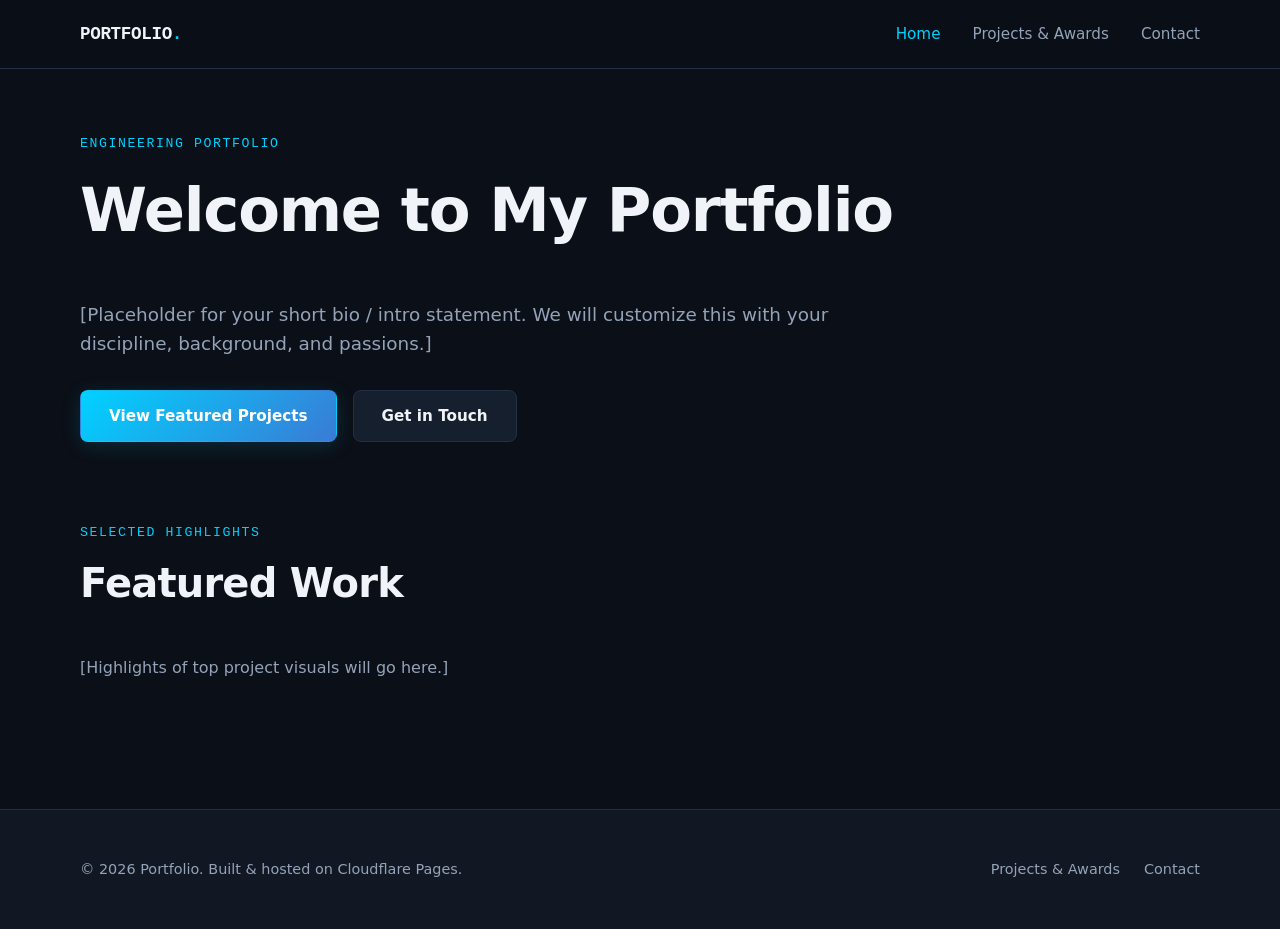
==== index.html @ 0234f09e "hello!" ====
<!DOCTYPE html>
<html lang="en">
<head>
  <meta charset="UTF-8">
  <meta name="viewport" content="width=device-width, initial-scale=1.0">
  <title>Home | Personal Engineering Portfolio</title>
  <meta name="description" content="Personal portfolio showcasing engineering projects, skills, and background.">
  
  <!-- Open Graph / Social Media Preview -->
  <meta property="og:title" content="Personal Engineering Portfolio">
  <meta property="og:description" content="Personal portfolio showcasing engineering projects, skills, and background.">
  <meta property="og:image" content="/images/og-preview.jpg">
  <meta property="og:type" content="website">

  <link rel="icon" href="/favicon.ico">
  <link rel="stylesheet" href="/css/style.css">
</head>
<body>

  <!-- Accessible Skip to Content Link -->
  <a href="#main-content" class="skip-link">Skip to main content</a>

  <!-- Global Header -->
  <header class="site-header">
    <div class="container header-inner">
      <a href="/" class="logo">PORTFOLIO<span>.</span></a>
      <nav aria-label="Main Navigation">
        <ul class="nav-links">
          <li><a href="/" class="active">Home</a></li>
          <li><a href="/projects.html">Projects & Awards</a></li>
          <li><a href="/contact.html">Contact</a></li>
        </ul>
      </nav>
    </div>
  </header>

  <!-- Main Content Area -->
  <main id="main-content" class="container">
    
    <!-- Hero & Short About Section -->
    <section class="hero-section" style="padding-block: 4rem 2rem;">
      <div class="section-header">
        <span class="section-tag">Engineering Portfolio</span>
        <h1 class="section-title" style="font-size: clamp(2.5rem, 5vw, 3.8rem);">Welcome to My Portfolio</h1>
      </div>
      <p style="color: var(--text-muted); font-size: 1.15rem; max-width: 65ch; margin-bottom: 2rem;">
        [Placeholder for your short bio / intro statement. We will customize this with your discipline, background, and passions.]
      </p>
      <div style="display: flex; gap: 1rem; flex-wrap: wrap;">
        <a href="/projects.html" class="btn btn-primary">View Featured Projects</a>
        <a href="/contact.html" class="btn btn-secondary">Get in Touch</a>
      </div>
    </section>

    <!-- Highlight Projects Preview Section -->
    <section style="padding-block: 3rem;">
      <div class="section-header">
        <span class="section-tag">Selected Highlights</span>
        <h2 class="section-title">Featured Work</h2>
      </div>
      <p style="color: var(--text-muted);">
        [Highlights of top project visuals will go here.]
      </p>
    </section>

  </main>

  <!-- Global Footer -->
  <footer class="site-footer">
    <div class="container footer-inner">
      <p>&copy; 2026 Portfolio. Built & hosted on Cloudflare Pages.</p>
      <nav aria-label="Footer Navigation">
        <ul style="display: flex; gap: 1.5rem;">
          <li><a href="/projects.html">Projects & Awards</a></li>
          <li><a href="/contact.html">Contact</a></li>
        </ul>
      </nav>
    </div>
  </footer>

  <script src="/js/main.js"></script>
</body>
</html>
---- css/style.css ----
/* ==========================================================================
   PORTFOLIO DESIGN SYSTEM & STYLESHEET
   ========================================================================== */

/* --------------------------------------------------------------------------
   1. Design Tokens (CSS Custom Properties)
   -------------------------------------------------------------------------- */
:root {
  /* Color Palette - Modern Dark Theme */
  --bg: #0b0f17;
  --bg-subtle: #111723;
  --surface: #161f2e;
  --surface-hover: #1e2a3e;
  --border: #233044;
  --border-glow: rgba(0, 210, 255, 0.3);

  /* Typography Colors */
  --text: #f0f4f8;
  --text-muted: #94a3b8;
  --text-dim: #64748b;

  /* Brand / Accent Colors */
  --accent: #00d2ff;
  --accent-gradient: linear-gradient(135deg, #00d2ff 0%, #3a7bd5 100%);
  --accent-glow: rgba(0, 210, 255, 0.15);

  /* Fonts */
  --font-body: system-ui, -apple-system, BlinkMacSystemFont, "Segoe UI", Roboto, sans-serif;
  --font-heading: "Inter", system-ui, -apple-system, sans-serif;
  --font-mono: "SF Mono", "Fira Code", "Cascadia Code", monospace;

  /* Layout & Spacing */
  --max-width: 1200px;
  --radius: 12px;
  --radius-sm: 8px;
  --padding-container: clamp(1.25rem, 5vw, 2.5rem);
  --transition: all 0.25s cubic-bezier(0.16, 1, 0.3, 1);
}

/* --------------------------------------------------------------------------
   2. Base Reset & Typography
   -------------------------------------------------------------------------- */
*, *::before, *::after {
  box-sizing: border-box;
}

body, h1, h2, h3, h4, p, figure, ul, ol {
  margin: 0;
  padding: 0;
}

ul, ol {
  list-style: none;
}

img, video {
  max-width: 100%;
  height: auto;
  display: block;
}

html {
  scroll-behavior: smooth;
  color-scheme: dark;
}

body {
  font-family: var(--font-body);
  background-color: var(--bg);
  color: var(--text);
  line-height: 1.6;
  min-height: 100vh;
  display: flex;
  flex-direction: column;
  -webkit-font-smoothing: antialiased;
}

a {
  color: inherit;
  text-decoration: none;
}

:focus-visible {
  outline: 2px solid var(--accent);
  outline-offset: 4px;
  border-radius: 4px;
}

/* Accessibility Skip Link */
.skip-link {
  position: absolute;
  top: -9999px;
  left: 50%;
  transform: translateX(-50%);
  background: var(--accent-gradient);
  color: #fff;
  padding: 0.75rem 1.5rem;
  border-radius: var(--radius-sm);
  font-weight: 600;
  z-index: 1000;
}

.skip-link:focus {
  top: 1rem;
}

/* --------------------------------------------------------------------------
   3. Global Layout Components (Header & Footer)
   -------------------------------------------------------------------------- */
.container {
  width: 100%;
  max-width: var(--max-width);
  margin-inline: auto;
  padding-inline: var(--padding-container);
}

main {
  flex: 1;
}

/* Site Header */
.site-header {
  position: sticky;
  top: 0;
  z-index: 100;
  background: rgba(11, 15, 23, 0.85);
  backdrop-filter: blur(12px);
  border-bottom: 1px solid var(--border);
}

.header-inner {
  display: flex;
  align-items: center;
  justify-content: space-between;
  padding-block: 1.25rem;
}

.logo {
  font-family: var(--font-mono);
  font-weight: 700;
  font-size: 1.1rem;
  letter-spacing: -0.02em;
  color: var(--text);
}

.logo span {
  color: var(--accent);
}

.nav-links {
  display: flex;
  gap: 2rem;
  align-items: center;
}

.nav-links a {
  font-size: 0.95rem;
  color: var(--text-muted);
  font-weight: 500;
  transition: var(--transition);
}

.nav-links a:hover,
.nav-links a.active {
  color: var(--accent);
}

/* Site Footer */
.site-footer {
  border-top: 1px solid var(--border);
  background: var(--bg-subtle);
  padding-block: 3rem;
  margin-top: 5rem;
}

.footer-inner {
  display: flex;
  flex-wrap: wrap;
  justify-content: space-between;
  align-items: center;
  gap: 1.5rem;
  color: var(--text-muted);
  font-size: 0.9rem;
}

/* --------------------------------------------------------------------------
   4. Buttons & UI Elements
   -------------------------------------------------------------------------- */
.btn {
  display: inline-flex;
  align-items: center;
  justify-content: center;
  gap: 0.5rem;
  padding: 0.8rem 1.75rem;
  border-radius: var(--radius-sm);
  font-weight: 600;
  font-size: 0.95rem;
  transition: var(--transition);
  cursor: pointer;
  border: 1px solid transparent;
}

.btn-primary {
  background: var(--accent-gradient);
  color: #fff;
  box-shadow: 0 4px 20px var(--accent-glow);
}

.btn-primary:hover {
  transform: translateY(-2px);
  box-shadow: 0 6px 25px rgba(0, 210, 255, 0.35);
}

.btn-secondary {
  background: var(--surface);
  color: var(--text);
  border-color: var(--border);
}

.btn-secondary:hover {
  background: var(--surface-hover);
  border-color: var(--text-muted);
  transform: translateY(-2px);
}

/* Section Titles */
.section-header {
  margin-bottom: 2.5rem;
}

.section-tag {
  font-family: var(--font-mono);
  font-size: 0.825rem;
  text-transform: uppercase;
  letter-spacing: 0.12em;
  color: var(--accent);
  margin-bottom: 0.5rem;
  display: block;
}

.section-title {
  font-size: clamp(1.75rem, 4vw, 2.5rem);
  font-weight: 700;
  letter-spacing: -0.02em;
}
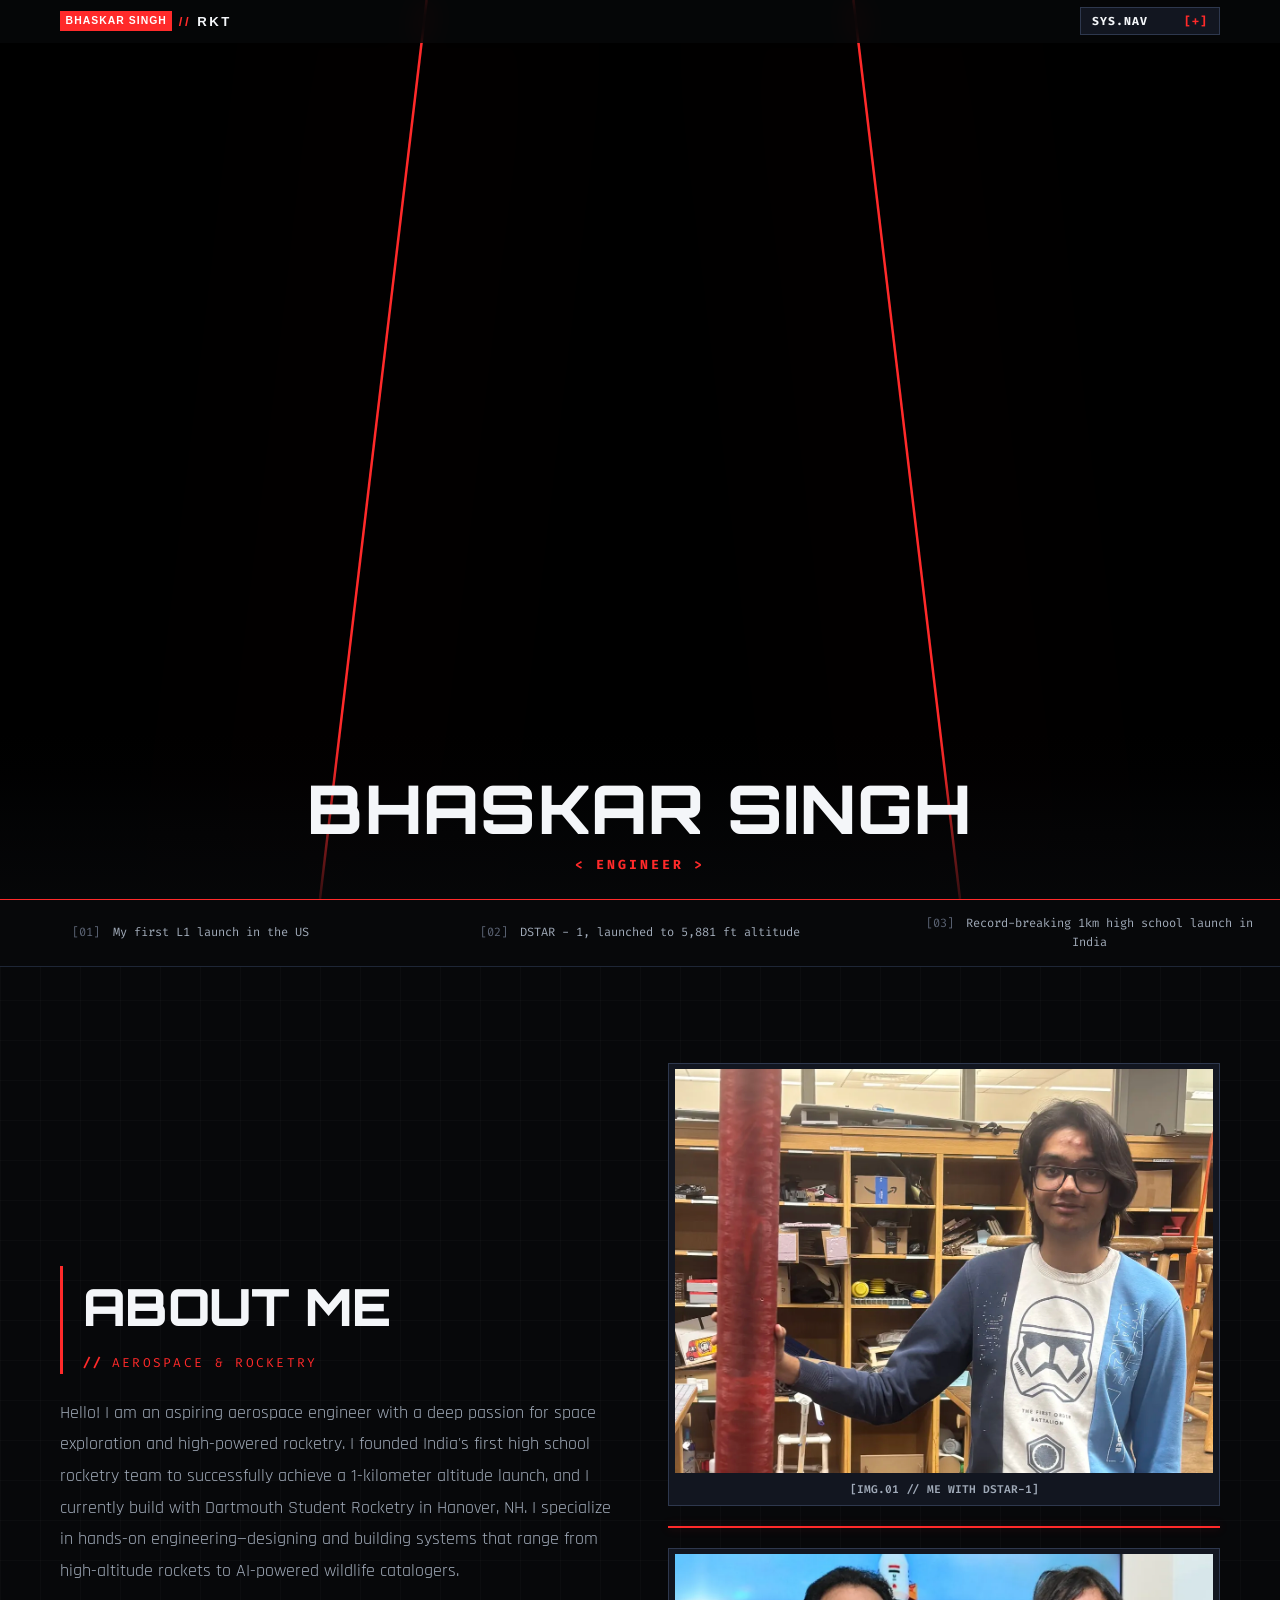
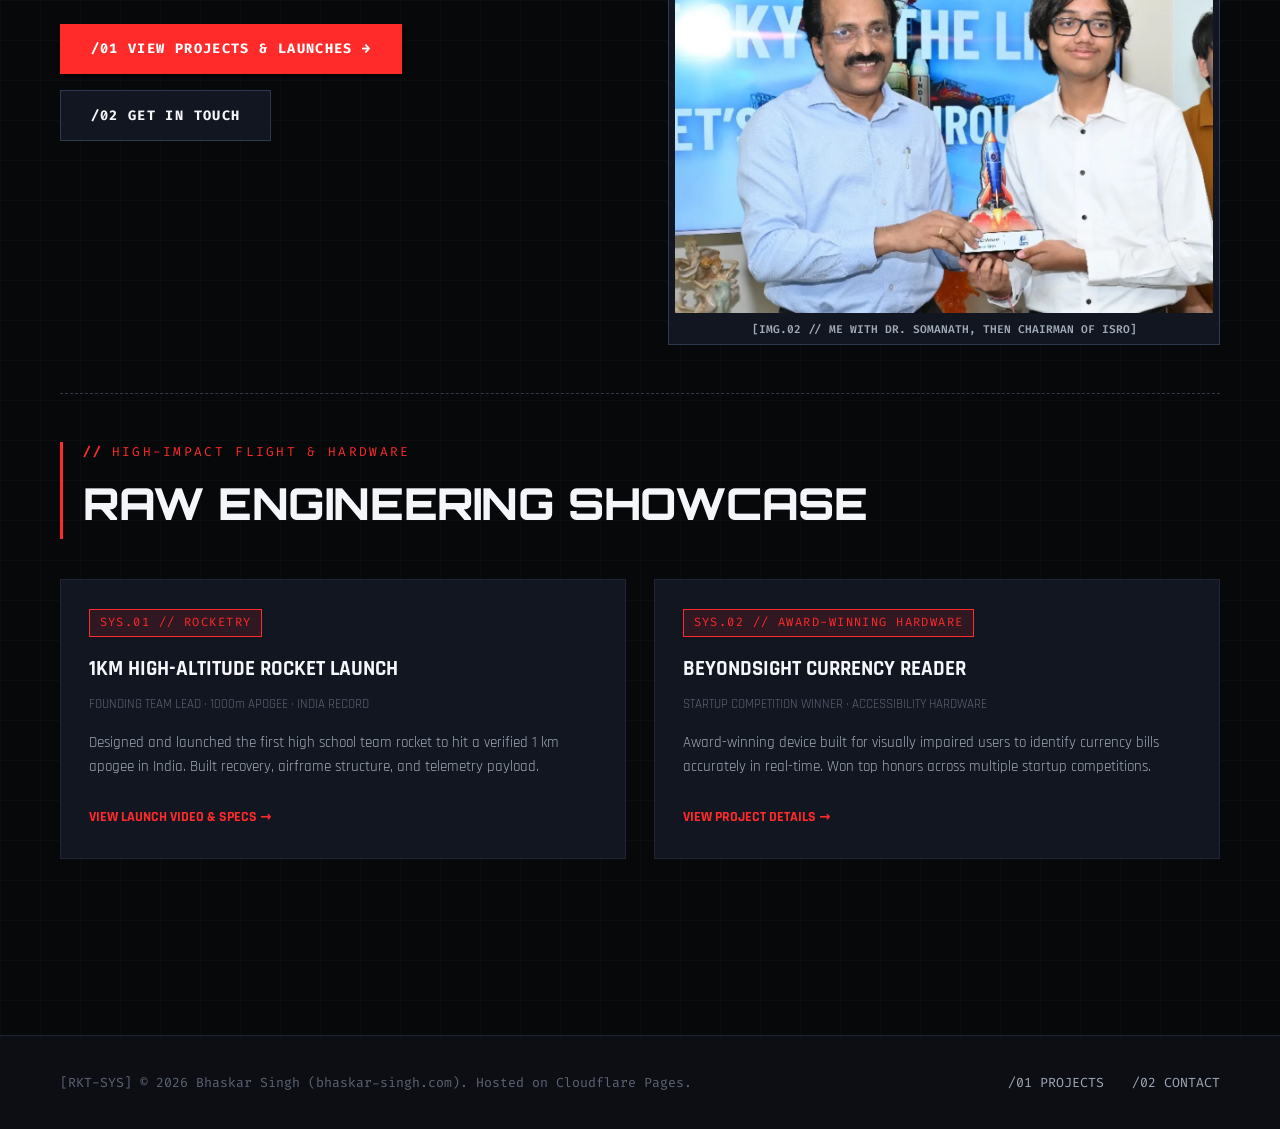
==== commit 22ca3c90: "basic structure ready - with some images and photos and videos added. Next step is to add content an" ====
--- a/index.html
+++ b/index.html
@@ -3,13 +3,14 @@
 <head>
   <meta charset="UTF-8">
   <meta name="viewport" content="width=device-width, initial-scale=1.0">
-  <title>Home | Personal Engineering Portfolio</title>
-  <meta name="description" content="Personal portfolio showcasing engineering projects, skills, and background.">
+  <title>Bhaskar Singh — Aerospace & Rocketry Engineering</title>
+  <meta name="description" content="Bhaskar Singh: Aspiring aerospace engineer, founder of 1km altitude rocketry team in India, Dartmouth Student Rocketry member, and hardware innovator.">
   
   <!-- Open Graph / Social Media Preview -->
-  <meta property="og:title" content="Personal Engineering Portfolio">
-  <meta property="og:description" content="Personal portfolio showcasing engineering projects, skills, and background.">
-  <meta property="og:image" content="/images/og-preview.jpg">
+  <meta property="og:title" content="Bhaskar Singh — Aerospace Engineering & Rocketry">
+  <meta property="og:description" content="Rocketry launches, propulsion systems, hardware design, and engineering projects by Bhaskar Singh.">
+  <meta property="og:image" content="https://bhaskar-singh.com/images/og-preview.jpg">
+  <meta property="og:url" content="https://bhaskar-singh.com/">
   <meta property="og:type" content="website">
 
   <link rel="icon" href="/favicon.ico">
@@ -18,61 +19,257 @@
 <body>
 
   <!-- Accessible Skip to Content Link -->
-  <a href="#main-content" class="skip-link">Skip to main content</a>
-
-  <!-- Global Header -->
+  <a href="#main-content" class="skip-link">Skip to telemetry content</a>
+
+  <!-- Transparent Sticky Header (Slides down into view midway through intro) -->
   <header class="site-header">
     <div class="container header-inner">
-      <a href="/" class="logo">PORTFOLIO<span>.</span></a>
-      <nav aria-label="Main Navigation">
-        <ul class="nav-links">
-          <li><a href="/" class="active">Home</a></li>
-          <li><a href="/projects.html">Projects & Awards</a></li>
-          <li><a href="/contact.html">Contact</a></li>
-        </ul>
-      </nav>
+      <!-- Top-Left Name Logo (Syncopate Font) -->
+      <a href="/" class="logo">
+        <span class="logo-badge">BHASKAR SINGH</span>
+        <span class="sys-tag">//</span>RKT
+      </a>
+
+      <!-- Column-Aligned Nav Wrapper -->
+      <div class="nav-wrapper">
+        <!-- Click Dropdown Menu Toggle Button -->
+        <button id="menu-toggle" class="menu-toggle" aria-expanded="false" aria-controls="dropdown-menu">
+          <span>SYS.NAV</span>
+          <span class="toggle-icon">[+]</span>
+        </button>
+
+        <!-- Dropdown Navigation Panel (Exact 140px Button Width Match) -->
+        <nav id="dropdown-menu" class="dropdown-menu hidden" aria-label="Main Navigation">
+          <a href="/" class="active">
+            <span>/00 HOME</span>
+          </a>
+          <a href="/projects.html">
+            <span>/01 PROJECTS</span>
+          </a>
+          <a href="/contact.html">
+            <span>/02 CONTACT</span>
+          </a>
+        </nav>
+      </div>
+
     </div>
   </header>
 
+  <!-- Fullscreen 100vh Hero Section: 3-Video Simultaneous Diagonal Showcase -->
+  <section class="hero-wrapper">
+    
+    <!-- 3 Diagonal Video Slashes Container (| / \ | Symmetrical Inverted V-Shape Geometry) -->
+    <div class="hero-collage">
+      
+      <!-- Panel 1: Left - homepage1.mp4 (Straight left, slash / on right) -->
+      <div class="hero-panel hero-panel-left">
+        <video autoplay muted loop playsinline preload="auto">
+          <source src="/video/homepage1.mp4" type="video/mp4">
+          <div class="video-placeholder">
+            <span>[HOMEPAGE 1 VIDEO]</span>
+            <span style="font-size: 0.65rem; color: var(--accent); margin-top: 0.5rem;">/video/homepage1.mp4</span>
+          </div>
+        </video>
+      </div>
+
+      <!-- Panel 2: Middle - homepage2.mp4 (Slash / on left, slash \ on right) -->
+      <div class="hero-panel hero-panel-middle">
+        <video autoplay muted loop playsinline preload="auto">
+          <source src="/video/homepage2.mp4" type="video/mp4">
+          <div class="video-placeholder">
+            <span>[HOMEPAGE 2 VIDEO]</span>
+            <span style="font-size: 0.65rem; color: var(--accent); margin-top: 0.5rem;">/video/homepage2.mp4</span>
+          </div>
+        </video>
+      </div>
+
+      <!-- Panel 3: Right - homepage3.mp4 (Slash \ on left, straight right) -->
+      <div class="hero-panel hero-panel-right">
+        <video autoplay muted loop playsinline preload="auto">
+          <source src="/video/homepage3.mp4" type="video/mp4">
+          <div class="video-placeholder">
+            <span>[HOMEPAGE 3 VIDEO]</span>
+            <span style="font-size: 0.65rem; color: var(--accent); margin-top: 0.5rem;">/video/homepage3.mp4</span>
+          </div>
+        </video>
+      </div>
+
+      <!-- Precise Vector SVG Separator Lines for | / \ | Geometry -->
+      <svg class="hero-slash-svg" viewBox="0 0 100 100" preserveAspectRatio="none" style="position: absolute; top:0; left:0; width:100%; height:100%; z-index:5; pointer-events:none;">
+        <!-- Slash Line 1 (/ cut): (33.33, 0) to (25, 100) -->
+        <line x1="33.33" y1="0" x2="25" y2="100" stroke="#ff2a2a" stroke-width="2.5" vector-effect="non-scaling-stroke" style="filter: drop-shadow(0px 0px 8px rgba(255, 42, 42, 0.8));" />
+        
+        <!-- Slash Line 2 (\ cut): (66.67, 0) to (75, 100) -->
+        <line x1="66.67" y1="0" x2="75" y2="100" stroke="#ff2a2a" stroke-width="2.5" vector-effect="non-scaling-stroke" style="filter: drop-shadow(0px 0px 8px rgba(255, 42, 42, 0.8));" />
+      </svg>
+
+    </div>
+
+    <!-- Hero Bottom Text Overlay (Centered Orbitron Big Name & Bold < ENGINEER > Tag) -->
+    <div class="hero-overlay">
+      <div class="container" style="display: flex; flex-direction: column; align-items: center; text-align: center;">
+        
+        <!-- Centered Main Title (Orbitron Font) -->
+        <h1 class="section-title hero-main-title" style="font-size: clamp(2.3rem, 5.5vw, 4.2rem); line-height: 1.05; margin-bottom: 0.4rem;">
+          Bhaskar Singh
+        </h1>
+
+        <!-- Bold Crimson Red < ENGINEER > Tag Below Name -->
+        <div style="font-family: var(--font-tag); font-size: 0.82rem; color: var(--accent); letter-spacing: 0.22em; text-transform: uppercase; font-weight: 800; margin-top: 0.25rem;">
+          &lt; ENGINEER &gt;
+        </div>
+
+      </div>
+    </div>
+
+  </section>
+
+  <!-- Discreet Video Context Bar Perfectly Aligned Under Video Geometry (28% | 44% | 28%) -->
+  <section style="background: var(--bg); border-bottom: 1px solid var(--border); padding-block: 0.85rem;">
+    <div style="width: 100%; padding-inline: 1.5rem; display: flex; justify-content: space-between; align-items: center; font-family: var(--font-tag); font-size: 0.75rem; color: var(--text-muted);">
+      
+      <!-- Left Video Context Label (Centered under Left Video Column) -->
+      <div style="width: 27%; text-align: center;">
+        <span style="color: var(--text-dim); margin-right: 0.35rem;">[01]</span>
+        <span>My first L1 launch in the US</span>
+      </div>
+
+      <!-- Center Video Context Label (Centered under Middle Video Column) -->
+      <div style="width: 46%; text-align: center;">
+        <span style="color: var(--text-dim); margin-right: 0.35rem;">[02]</span>
+        <span>DSTAR - 1, launched to 5,881 ft altitude</span>
+      </div>
+
+      <!-- Right Video Context Label (Centered under Right Video Column) -->
+      <div style="width: 27%; text-align: center;">
+        <span style="color: var(--text-dim); margin-right: 0.35rem;">[03]</span>
+        <span>Record-breaking 1km high school launch in India</span>
+      </div>
+
+    </div>
+  </section>
+
   <!-- Main Content Area -->
-  <main id="main-content" class="container">
+  <main id="main-content" class="container" style="padding-block: 4rem;">
     
-    <!-- Hero & Short About Section -->
-    <section class="hero-section" style="padding-block: 4rem 2rem;">
+    <!-- ABOUT ME Section with Vertically Stacked Clickable Lightbox Photos -->
+    <section style="padding-block: 2rem 3rem;">
+      <div style="display: grid; grid-template-columns: repeat(auto-fit, minmax(320px, 1fr)); gap: 3.5rem; align-items: center;">
+        
+        <!-- Left Side: About Me Bio -->
+        <div>
+          <div class="section-header" style="margin-bottom: 1.5rem;">
+            <h2 class="section-title" style="font-size: clamp(2.2rem, 4.5vw, 3.2rem); margin-bottom: 0.3rem;">ABOUT ME</h2>
+            <span class="section-tag" style="margin-bottom: 0;">AEROSPACE &amp; ROCKETRY</span>
+          </div>
+
+          <p style="color: var(--text-muted); font-size: 1.1rem; line-height: 1.8; margin-bottom: 2.25rem;">
+            Hello! I am an aspiring aerospace engineer with a deep passion for space exploration and high-powered rocketry. I founded India's first high school rocketry team to successfully achieve a 1-kilometer altitude launch, and I currently build with Dartmouth Student Rocketry in Hanover, NH. I specialize in hands-on engineering—designing and building systems that range from high-altitude rockets to AI-powered wildlife catalogers.
+          </p>
+
+          <div style="display: flex; gap: 1rem; flex-wrap: wrap;">
+            <a href="/projects.html" class="btn btn-primary">
+              <span>/01 VIEW PROJECTS &amp; LAUNCHES</span> &#8594;
+            </a>
+            <a href="/contact.html" class="btn btn-secondary">
+              <span>/02 GET IN TOUCH</span>
+            </a>
+          </div>
+        </div>
+
+        <!-- Right Side: 2 Vertically Stacked Clickable Photos (Click to open full uncropped image modal) -->
+        <div style="display: flex; flex-direction: column; gap: 1.25rem;">
+          
+          <!-- Photo 1: about1.webp -->
+          <div class="tech-card about-photo-card" style="padding: 0.35rem; border: 1px solid var(--border-strong);" data-lightbox="/images/about1.webp" data-caption="[IMG.01 // ME WITH DSTAR-1]">
+            <img src="/images/about1.webp" alt="Bhaskar Singh with DSTAR-1" style="width: 100%; aspect-ratio: 4/3; object-fit: cover; object-position: center bottom; display: block; background: var(--bg-subtle);">
+            <div style="font-family: var(--font-tag); font-size: 0.7rem; color: var(--text-muted); text-align: center; padding-top: 0.5rem; font-weight: 600;">
+              [IMG.01 // ME WITH DSTAR-1]
+            </div>
+          </div>
+
+          <!-- Horizontal Red Telemetry Line Divider between stacked photos -->
+          <div style="height: 2px; width: 100%; background: var(--accent); box-shadow: 0 0 10px var(--accent-glow);"></div>
+
+          <!-- Photo 2: about2.webp -->
+          <div class="tech-card about-photo-card" style="padding: 0.35rem; border: 1px solid var(--border-strong);" data-lightbox="/images/about2.webp" data-caption="[IMG.02 // ME WITH DR. SOMANATH, THEN CHAIRMAN OF ISRO]">
+            <img src="/images/about2.webp" alt="Bhaskar Singh with Dr. Somanath, Chairman of ISRO" style="width: 100%; height: auto; display: block; background: var(--bg-subtle);">
+            <div style="font-family: var(--font-tag); font-size: 0.7rem; color: var(--text-muted); text-align: center; padding-top: 0.5rem; font-weight: 600;">
+              [IMG.02 // ME WITH DR. SOMANATH, THEN CHAIRMAN OF ISRO]
+            </div>
+          </div>
+
+        </div>
+
+      </div>
+    </section>
+
+    <!-- Raw Highlight Media Showcase Preview -->
+    <section style="padding-block: 3rem 2rem; border-top: 1px dashed var(--border-strong);">
       <div class="section-header">
-        <span class="section-tag">Engineering Portfolio</span>
-        <h1 class="section-title" style="font-size: clamp(2.5rem, 5vw, 3.8rem);">Welcome to My Portfolio</h1>
-      </div>
-      <p style="color: var(--text-muted); font-size: 1.15rem; max-width: 65ch; margin-bottom: 2rem;">
-        [Placeholder for your short bio / intro statement. We will customize this with your discipline, background, and passions.]
-      </p>
-      <div style="display: flex; gap: 1rem; flex-wrap: wrap;">
-        <a href="/projects.html" class="btn btn-primary">View Featured Projects</a>
-        <a href="/contact.html" class="btn btn-secondary">Get in Touch</a>
+        <span class="section-tag">High-Impact Flight & Hardware</span>
+        <h2 class="section-title">Raw Engineering Showcase</h2>
+      </div>
+      
+      <div style="display: grid; grid-template-columns: repeat(auto-fit, minmax(320px, 1fr)); gap: 1.75rem; margin-top: 2rem;">
+        
+        <!-- Rocket Launch Showcase Card -->
+        <article class="tech-card">
+          <span class="telemetry-badge" style="margin-bottom: 1rem;">SYS.01 // ROCKETRY</span>
+          <h3 style="font-size: 1.3rem; font-weight: 700; margin-bottom: 0.5rem; text-transform: uppercase;">
+            1km High-Altitude Rocket Launch
+          </h3>
+          <p style="color: var(--text-dim); font-family: var(--font-mono); font-size: 0.8rem; margin-bottom: 1rem;">
+            FOUNDING TEAM LEAD &middot; 1000m APOGEE &middot; INDIA RECORD
+          </p>
+          <p style="color: var(--text-muted); font-size: 0.95rem; margin-bottom: 1.5rem;">
+            Designed and launched the first high school team rocket to hit a verified 1 km apogee in India. Built recovery, airframe structure, and telemetry payload.
+          </p>
+          <a href="/projects.html" style="font-family: var(--font-mono); font-size: 0.85rem; color: var(--accent); font-weight: 700;">
+            VIEW LAUNCH VIDEO &amp; SPECS &rarr;
+          </a>
+        </article>
+
+        <!-- BeyondSight Startup Card -->
+        <article class="tech-card">
+          <span class="telemetry-badge" style="margin-bottom: 1rem;">SYS.02 // AWARD-WINNING HARDWARE</span>
+          <h3 style="font-size: 1.3rem; font-weight: 700; margin-bottom: 0.5rem; text-transform: uppercase;">
+            BeyondSight Currency Reader
+          </h3>
+          <p style="color: var(--text-dim); font-family: var(--font-mono); font-size: 0.8rem; margin-bottom: 1rem;">
+            STARTUP COMPETITION WINNER &middot; ACCESSIBILITY HARDWARE
+          </p>
+          <p style="color: var(--text-muted); font-size: 0.95rem; margin-bottom: 1.5rem;">
+            Award-winning device built for visually impaired users to identify currency bills accurately in real-time. Won top honors across multiple startup competitions.
+          </p>
+          <a href="/projects.html" style="font-family: var(--font-mono); font-size: 0.85rem; color: var(--accent); font-weight: 700;">
+            VIEW PROJECT DETAILS &rarr;
+          </a>
+        </article>
+
       </div>
     </section>
 
-    <!-- Highlight Projects Preview Section -->
-    <section style="padding-block: 3rem;">
-      <div class="section-header">
-        <span class="section-tag">Selected Highlights</span>
-        <h2 class="section-title">Featured Work</h2>
-      </div>
-      <p style="color: var(--text-muted);">
-        [Highlights of top project visuals will go here.]
-      </p>
-    </section>
-
   </main>
+
+  <!-- Full-Image Lightbox Telemetry Modal -->
+  <div id="image-lightbox" class="lightbox-modal hidden" aria-hidden="true" role="dialog">
+    <div class="lightbox-backdrop" id="lightbox-backdrop"></div>
+    <div class="lightbox-content">
+      <button id="lightbox-close" class="lightbox-close-btn" aria-label="Close modal">[X] CLOSE</button>
+      <img id="lightbox-img" src="" alt="Full size photo preview">
+      <div id="lightbox-caption" class="lightbox-caption"></div>
+    </div>
+  </div>
 
   <!-- Global Footer -->
   <footer class="site-footer">
     <div class="container footer-inner">
-      <p>&copy; 2026 Portfolio. Built & hosted on Cloudflare Pages.</p>
+      <p>[RKT-SYS] &copy; 2026 Bhaskar Singh (bhaskar-singh.com). Hosted on Cloudflare Pages.</p>
       <nav aria-label="Footer Navigation">
-        <ul style="display: flex; gap: 1.5rem;">
-          <li><a href="/projects.html">Projects & Awards</a></li>
-          <li><a href="/contact.html">Contact</a></li>
+        <ul style="display: flex; gap: 1.75rem;">
+          <li><a href="/projects.html">/01 PROJECTS</a></li>
+          <li><a href="/contact.html">/02 CONTACT</a></li>
         </ul>
       </nav>
     </div>
--- a/css/style.css
+++ b/css/style.css
@@ -1,40 +1,50 @@
 /* ==========================================================================
-   PORTFOLIO DESIGN SYSTEM & STYLESHEET
+   AEROSPACE TELEMETRY & TECHNICAL DESIGN SYSTEM
+   Theme: Sharp Edge-Driven Dark Interface with Crimson Red Accents
    ========================================================================== */
 
-/* --------------------------------------------------------------------------
-   1. Design Tokens (CSS Custom Properties)
+/* Import Edgy Space, Futuristic Syncopate & Fira Code Google Fonts */
+@import url('https://fonts.googleapis.com/css2?family=Fira+Code:wght@500;700&family=Orbitron:wght@700;800;900&family=Rajdhani:wght@500;600;700&family=Syncopate:wght@700;800&display=swap');
+
+/* --------------------------------------------------------------------------
+   1. Design Tokens
    -------------------------------------------------------------------------- */
 :root {
-  /* Color Palette - Modern Dark Theme */
-  --bg: #0b0f17;
-  --bg-subtle: #111723;
-  --surface: #161f2e;
-  --surface-hover: #1e2a3e;
-  --border: #233044;
-  --border-glow: rgba(0, 210, 255, 0.3);
+  /* Aerospace Void Dark Palette */
+  --bg: #07080a;
+  --bg-subtle: #0c0e14;
+  --surface: #121620;
+  --surface-hover: #18202e;
+  
+  /* Ultra-Sharp 1px Borders */
+  --border: #1e2636;
+  --border-strong: #2e384e;
+  --border-red: #ff2a2a;
+  --border-red-glow: rgba(255, 42, 42, 0.4);
 
   /* Typography Colors */
-  --text: #f0f4f8;
-  --text-muted: #94a3b8;
-  --text-dim: #64748b;
-
-  /* Brand / Accent Colors */
-  --accent: #00d2ff;
-  --accent-gradient: linear-gradient(135deg, #00d2ff 0%, #3a7bd5 100%);
-  --accent-glow: rgba(0, 210, 255, 0.15);
-
-  /* Fonts */
-  --font-body: system-ui, -apple-system, BlinkMacSystemFont, "Segoe UI", Roboto, sans-serif;
-  --font-heading: "Inter", system-ui, -apple-system, sans-serif;
-  --font-mono: "SF Mono", "Fira Code", "Cascadia Code", monospace;
-
-  /* Layout & Spacing */
-  --max-width: 1200px;
-  --radius: 12px;
-  --radius-sm: 8px;
+  --text: #f4f6f9;
+  --text-muted: #a0aab8;
+  --text-dim: #5c6475;
+
+  /* Accent Colors - High-Intensity Crimson Red */
+  --accent: #ff2a2a;
+  --accent-hover: #d61c1c;
+  --accent-dim: rgba(255, 42, 42, 0.12);
+  --accent-glow: rgba(255, 42, 42, 0.25);
+
+  /* Distinct Fonts */
+  --font-logo: "Syncopate", sans-serif;           /* Syncopate for small logo uptop */
+  --font-heading: "Orbitron", sans-serif;         /* Orbitron for big main name title */
+  --font-tag: "Fira Code", monospace;             /* Crisp telemetry code font */
+  --font-body: "Rajdhani", system-ui, sans-serif; /* Body font */
+
+  /* Layout & Zero-Radius Geometry */
+  --max-width: 1240px;
+  --radius: 0px;       /* STRICT ZERO RADIUS */
+  --radius-sm: 0px;    /* STRICT ZERO RADIUS */
   --padding-container: clamp(1.25rem, 5vw, 2.5rem);
-  --transition: all 0.25s cubic-bezier(0.16, 1, 0.3, 1);
+  --transition: all 0.2s ease-in-out;
 }
 
 /* --------------------------------------------------------------------------
@@ -42,6 +52,7 @@
    -------------------------------------------------------------------------- */
 *, *::before, *::after {
   box-sizing: border-box;
+  border-radius: 0 !important; /* Strictly enforces sharp edges */
 }
 
 body, h1, h2, h3, h4, p, figure, ul, ol {
@@ -62,17 +73,24 @@
 html {
   scroll-behavior: smooth;
   color-scheme: dark;
+  background-color: var(--bg);
 }
 
 body {
   font-family: var(--font-body);
   background-color: var(--bg);
   color: var(--text);
+  font-size: 1.05rem;
   line-height: 1.6;
   min-height: 100vh;
   display: flex;
   flex-direction: column;
   -webkit-font-smoothing: antialiased;
+  /* Telemetry Grid Line Background */
+  background-image: 
+    linear-gradient(to right, rgba(255, 255, 255, 0.02) 1px, transparent 1px),
+    linear-gradient(to bottom, rgba(255, 255, 255, 0.02) 1px, transparent 1px);
+  background-size: 40px 40px;
 }
 
 a {
@@ -82,8 +100,7 @@
 
 :focus-visible {
   outline: 2px solid var(--accent);
-  outline-offset: 4px;
-  border-radius: 4px;
+  outline-offset: 3px;
 }
 
 /* Accessibility Skip Link */
@@ -92,20 +109,23 @@
   top: -9999px;
   left: 50%;
   transform: translateX(-50%);
-  background: var(--accent-gradient);
-  color: #fff;
-  padding: 0.75rem 1.5rem;
-  border-radius: var(--radius-sm);
-  font-weight: 600;
+  background: var(--accent);
+  color: #ffffff;
+  padding: 0.6rem 1.25rem;
+  font-family: var(--font-tag);
+  font-size: 0.8rem;
+  font-weight: 700;
+  letter-spacing: 0.05em;
+  text-transform: uppercase;
   z-index: 1000;
 }
 
 .skip-link:focus {
-  top: 1rem;
-}
-
-/* --------------------------------------------------------------------------
-   3. Global Layout Components (Header & Footer)
+  top: 0.75rem;
+}
+
+/* --------------------------------------------------------------------------
+   3. Slim Header & Column-Aligned Ultra-Thin Dropdown Menu
    -------------------------------------------------------------------------- */
 .container {
   width: 100%;
@@ -118,59 +138,407 @@
   flex: 1;
 }
 
-/* Site Header */
+/* Slim Transparent Sticky Header */
 .site-header {
-  position: sticky;
+  position: fixed;
   top: 0;
+  left: 0;
+  width: 100%;
   z-index: 100;
-  background: rgba(11, 15, 23, 0.85);
+  background: rgba(7, 8, 10, 0.75); /* Transparent Dark Glass backdrop */
   backdrop-filter: blur(12px);
+  -webkit-backdrop-filter: blur(12px);
+  border-bottom: none;
+  transform: translateY(-100%); /* Initially hidden offscreen */
+  transition: transform 0.7s cubic-bezier(0.16, 1, 0.3, 1);
+}
+
+/* Class added via JS after intro sequence */
+.site-header.visible {
+  transform: translateY(0);
+}
+
+.header-inner {
+  display: flex;
+  align-items: center;
+  justify-content: space-between;
+  padding-block: 0.45rem;
+  position: relative;
+}
+
+/* Top-Left Name Logo: Bhaskar Singh // RKT in Syncopate Font */
+.logo {
+  font-family: var(--font-logo);
+  font-weight: 700;
+  font-size: 0.825rem;
+  letter-spacing: 0.18em;
+  text-transform: uppercase;
+  color: var(--text);
+  display: flex;
+  align-items: center;
+  gap: 0.4rem;
+}
+
+.logo-badge {
+  background: var(--accent);
+  color: #fff;
+  padding: 0.1rem 0.35rem;
+  font-size: 0.65rem;
+  font-weight: 900;
+  letter-spacing: 0.1em;
+}
+
+.logo .sys-tag {
+  color: var(--accent);
+}
+
+/* Nav Wrapper to anchor dropdown directly beneath button */
+.nav-wrapper {
+  position: relative;
+  display: inline-block;
+}
+
+/* Menu Toggle Button */
+.menu-toggle {
+  background: var(--surface);
+  border: 1px solid var(--border-strong);
+  color: var(--text);
+  font-family: var(--font-tag);
+  font-size: 0.72rem;
+  font-weight: 700;
+  letter-spacing: 0.08em;
+  padding: 0.35rem 0.7rem;
+  width: 140px; /* EXACT FIXED WIDTH FOR BUTTON & DROPDOWN MATCHING */
+  cursor: pointer;
+  display: flex;
+  align-items: center;
+  justify-content: space-between;
+  transition: var(--transition);
+  white-space: nowrap;
+}
+
+.menu-toggle:hover,
+.menu-toggle[aria-expanded="true"] {
+  background: var(--accent-dim);
+  border-color: var(--accent);
+  color: var(--accent);
+}
+
+.toggle-icon {
+  color: var(--accent);
+  font-weight: 800;
+}
+
+/* Dropdown Menu Panel — EXACT SAME WIDTH AS SYS.NAV BUTTON (140px) */
+.dropdown-menu {
+  position: absolute;
+  top: calc(100% + 0.25rem);
+  right: 0;
+  width: 140px; /* EXACT SAME HORIZONTAL SIZE AS BUTTON */
+  background: var(--bg-subtle);
+  border: 1px solid var(--border-red);
+  box-shadow: 0 10px 25px rgba(0, 0, 0, 0.9), 0 0 12px var(--accent-glow);
+  padding: 0;
+  display: flex;
+  flex-direction: column;
+  opacity: 1;
+  visibility: visible;
+  transform: translateY(0);
+  transition: opacity 0.2s ease, transform 0.2s ease, visibility 0.2s;
+  z-index: 200;
+}
+
+.dropdown-menu.hidden {
+  opacity: 0;
+  visibility: hidden;
+  transform: translateY(-6px);
+  pointer-events: none;
+}
+
+.dropdown-menu a {
+  position: relative;
+  font-family: var(--font-tag);
+  font-size: 0.7rem;
+  letter-spacing: 0.06em;
+  text-transform: uppercase;
+  color: var(--text-muted);
+  font-weight: 600;
+  padding: 0.45rem 0.65rem;
   border-bottom: 1px solid var(--border);
-}
-
-.header-inner {
-  display: flex;
-  align-items: center;
+  transition: var(--transition);
+  display: flex;
   justify-content: space-between;
-  padding-block: 1.25rem;
-}
-
-.logo {
-  font-family: var(--font-mono);
+  align-items: center;
+  white-space: nowrap;
+}
+
+.dropdown-menu a:last-child {
+  border-bottom: none;
+}
+
+.dropdown-menu a:hover,
+.dropdown-menu a.active {
+  background: var(--surface);
+  color: var(--accent);
+  padding-left: 0.8rem;
+}
+
+/* Sharp `<` arrow placed OUTSIDE the right border of the dropdown menu */
+.dropdown-menu a.active::after {
+  content: "<";
+  position: absolute;
+  right: -15px; /* Positioned outside right border */
+  top: 50%;
+  transform: translateY(-50%);
+  color: var(--accent);
+  font-weight: 800;
+  font-size: 0.85rem;
+  font-family: var(--font-tag);
+}
+
+/* --------------------------------------------------------------------------
+   4. FULLSCREEN (100vh) 3-Video Hero Showcase & Animation
+   -------------------------------------------------------------------------- */
+.hero-wrapper {
+  position: relative;
+  width: 100%;
+  height: 100vh; /* FULL SCREEN HEIGHT */
+  min-height: 600px;
+  overflow: hidden;
+  background: #000;
+  border-bottom: 1px solid var(--border-red);
+}
+
+.hero-collage {
+  position: absolute;
+  top: 0;
+  left: 0;
+  width: 100%;
+  height: 100%;
+  display: flex;
+}
+
+/* Diagonal Video Panels (| / \ | Symmetrical Inverted V-Shape Geometry) */
+.hero-panel {
+  position: absolute;
+  top: 0;
+  height: 100%;
+  overflow: hidden;
+  background: #000;
+}
+
+/* Panel 1: Left - homepage1.mp4 (Straight vertical left wall |, slash / on right) */
+.hero-panel-left {
+  left: 0;
+  width: 33.33%;
+  clip-path: polygon(0 0, 100% 0, 75% 100%, 0 100%);
+  z-index: 1;
+}
+
+.hero-panel-left video {
+  transform: scaleX(-1);
+}
+
+/* Panel 2: Middle - homepage2.mp4 (Slash / on left, slash \ on right - wide central trapezoid) */
+.hero-panel-middle {
+  left: 25%;
+  width: 50%;
+  clip-path: polygon(16.67% 0, 83.33% 0, 100% 100%, 0% 100%);
+  z-index: 2;
+}
+
+/* Panel 3: Right - homepage3.mp4 (Slash \ on left, straight vertical right wall |) */
+.hero-panel-right {
+  left: 66.67%;
+  width: 33.33%;
+  clip-path: polygon(0 0, 100% 0, 100% 100%, 25% 100%);
+  z-index: 1;
+}
+
+.hero-panel video {
+  width: 100%;
+  height: 100%;
+  object-fit: cover;
+  filter: brightness(0.85) contrast(1.08);
+}
+
+/* Placeholder display before MP4 upload */
+.video-placeholder {
+  width: 100%;
+  height: 100%;
+  display: flex;
+  flex-direction: column;
+  align-items: center;
+  justify-content: center;
+  background: #06070a;
+  color: var(--text-dim);
+  font-family: var(--font-tag);
+  font-size: 0.8rem;
+  letter-spacing: 0.12em;
+  padding: 1rem;
+  text-align: center;
+  border: 1px dashed var(--border-strong);
+}
+
+/* Hero Overlay - Smooth, Subtle Dark Gradient Background */
+.hero-overlay {
+  position: absolute;
+  bottom: 0;
+  left: 0;
+  width: 100%;
+  padding-block: 2.5rem 1.5rem;
+  background: linear-gradient(
+    to top, 
+    rgba(7, 8, 10, 0.82) 0%, 
+    rgba(7, 8, 10, 0.45) 45%, 
+    rgba(7, 8, 10, 0.12) 75%, 
+    transparent 100%
+  );
+  z-index: 10;
+  opacity: 0; /* Initially hidden */
+  transform: translateY(30px);
+  transition: opacity 0.8s cubic-bezier(0.16, 1, 0.3, 1), transform 0.8s cubic-bezier(0.16, 1, 0.3, 1);
+}
+
+.hero-overlay.visible {
+  opacity: 1;
+  transform: translateY(0);
+}
+
+/* Big Name Main Title: Orbitron Space Font */
+.hero-overlay .hero-main-title {
+  font-family: var(--font-heading);
+  font-weight: 800;
+  letter-spacing: 0.02em;
+  text-transform: uppercase;
+}
+
+/* Subtitle Tag Below Name: Fira Code Monospace */
+.hero-subtitle-tag {
+  font-family: var(--font-tag);
+  font-size: 0.72rem;
+  color: var(--accent);
+  letter-spacing: 0.2em;
+  text-transform: uppercase;
+  font-weight: 500;
+}
+
+/* --------------------------------------------------------------------------
+   5. About Section Whole Card Pop Hover Effect
+   -------------------------------------------------------------------------- */
+.about-photo-card {
+  position: relative;
+  transition: transform 0.35s cubic-bezier(0.16, 1, 0.3, 1), border-color 0.35s ease, box-shadow 0.35s ease;
+  cursor: pointer;
+}
+
+.about-photo-card img {
+  display: block;
+}
+
+.about-photo-card:hover {
+  transform: translateY(-5px) scale(1.02);
+  border-color: var(--accent) !important;
+  box-shadow: 0 12px 30px rgba(0, 0, 0, 0.85), 0 0 22px var(--accent-glow) !important;
+  z-index: 10;
+}
+
+/* --------------------------------------------------------------------------
+   6. Full-Image Lightbox Modal
+   -------------------------------------------------------------------------- */
+.lightbox-modal {
+  position: fixed;
+  top: 0;
+  left: 0;
+  width: 100vw;
+  height: 100vh;
+  z-index: 1000;
+  display: flex;
+  align-items: center;
+  justify-content: center;
+  opacity: 1;
+  visibility: visible;
+  transition: opacity 0.3s ease, visibility 0.3s;
+}
+
+.lightbox-modal.hidden {
+  opacity: 0;
+  visibility: hidden;
+  pointer-events: none;
+}
+
+.lightbox-backdrop {
+  position: absolute;
+  top: 0;
+  left: 0;
+  width: 100%;
+  height: 100%;
+  background: rgba(7, 8, 10, 0.92);
+  backdrop-filter: blur(16px);
+  -webkit-backdrop-filter: blur(16px);
+}
+
+.lightbox-content {
+  position: relative;
+  max-width: 90vw;
+  max-height: 90vh;
+  display: flex;
+  flex-direction: column;
+  align-items: center;
+  z-index: 1010;
+  background: var(--surface);
+  border: 1px solid var(--border-red);
+  box-shadow: 0 0 40px rgba(255, 42, 42, 0.3), 0 20px 50px rgba(0, 0, 0, 0.95);
+  padding: 1.5rem;
+}
+
+.lightbox-content img {
+  max-width: 85vw;
+  max-height: 75vh;
+  object-fit: contain; /* Displays 100% full uncropped image */
+  border: 1px solid var(--border-strong);
+}
+
+.lightbox-caption {
+  font-family: var(--font-tag);
+  font-size: 0.85rem;
+  color: var(--accent);
+  margin-top: 1rem;
   font-weight: 700;
-  font-size: 1.1rem;
-  letter-spacing: -0.02em;
-  color: var(--text);
-}
-
-.logo span {
-  color: var(--accent);
-}
-
-.nav-links {
-  display: flex;
-  gap: 2rem;
-  align-items: center;
-}
-
-.nav-links a {
-  font-size: 0.95rem;
-  color: var(--text-muted);
-  font-weight: 500;
+  letter-spacing: 0.1em;
+  text-transform: uppercase;
+}
+
+.lightbox-close-btn {
+  position: absolute;
+  top: -1.25rem;
+  right: -1.25rem;
+  background: var(--accent);
+  color: #ffffff;
+  border: none;
+  font-family: var(--font-tag);
+  font-size: 0.75rem;
+  font-weight: 800;
+  padding: 0.4rem 0.8rem;
+  cursor: pointer;
+  box-shadow: 0 0 10px var(--accent-glow);
   transition: var(--transition);
 }
 
-.nav-links a:hover,
-.nav-links a.active {
-  color: var(--accent);
-}
-
-/* Site Footer */
+.lightbox-close-btn:hover {
+  background: var(--accent-hover);
+}
+
+/* --------------------------------------------------------------------------
+   7. Site Footer
+   -------------------------------------------------------------------------- */
 .site-footer {
   border-top: 1px solid var(--border);
   background: var(--bg-subtle);
-  padding-block: 3rem;
+  padding-block: 2.25rem;
   margin-top: 5rem;
+  font-family: var(--font-tag);
+  font-size: 0.825rem;
 }
 
 .footer-inner {
@@ -179,67 +547,121 @@
   justify-content: space-between;
   align-items: center;
   gap: 1.5rem;
+  color: var(--text-dim);
+}
+
+.footer-inner nav a {
   color: var(--text-muted);
-  font-size: 0.9rem;
-}
-
-/* --------------------------------------------------------------------------
-   4. Buttons & UI Elements
-   -------------------------------------------------------------------------- */
+}
+
+.footer-inner nav a:hover {
+  color: var(--accent);
+}
+
+/* --------------------------------------------------------------------------
+   8. Sharp Telemetry Typography & Buttons
+   -------------------------------------------------------------------------- */
+.section-header {
+  margin-bottom: 2.5rem;
+  border-left: 3px solid var(--accent);
+  padding-left: 1.25rem;
+}
+
+.section-tag {
+  font-family: var(--font-tag);
+  font-size: 0.8rem;
+  text-transform: uppercase;
+  letter-spacing: 0.18em;
+  color: var(--accent);
+  display: flex;
+  align-items: center;
+  gap: 0.5rem;
+  margin-bottom: 0.4rem;
+}
+
+.section-tag::before {
+  content: "//";
+  color: var(--accent);
+  font-weight: 700;
+}
+
+.section-title {
+  font-family: var(--font-heading);
+  font-size: clamp(1.8rem, 4vw, 2.75rem);
+  font-weight: 800;
+  letter-spacing: -0.01em;
+  text-transform: uppercase;
+  color: var(--text);
+}
+
+/* Buttons */
 .btn {
   display: inline-flex;
   align-items: center;
   justify-content: center;
-  gap: 0.5rem;
-  padding: 0.8rem 1.75rem;
-  border-radius: var(--radius-sm);
-  font-weight: 600;
-  font-size: 0.95rem;
+  gap: 0.6rem;
+  padding: 0.85rem 1.85rem;
+  font-family: var(--font-tag);
+  font-size: 0.85rem;
+  font-weight: 700;
+  letter-spacing: 0.1em;
+  text-transform: uppercase;
   transition: var(--transition);
   cursor: pointer;
-  border: 1px solid transparent;
+  border: 1px solid var(--border-strong);
+  background: transparent;
+  color: var(--text);
 }
 
 .btn-primary {
-  background: var(--accent-gradient);
-  color: #fff;
-  box-shadow: 0 4px 20px var(--accent-glow);
+  background: var(--accent);
+  color: #ffffff;
+  border-color: var(--accent);
+  box-shadow: 4px 4px 0px rgba(0, 0, 0, 0.6);
 }
 
 .btn-primary:hover {
-  transform: translateY(-2px);
-  box-shadow: 0 6px 25px rgba(0, 210, 255, 0.35);
+  background: var(--accent-hover);
+  border-color: var(--accent-hover);
+  transform: translate(-2px, -2px);
+  box-shadow: 6px 6px 0px var(--accent-glow);
 }
 
 .btn-secondary {
   background: var(--surface);
   color: var(--text);
-  border-color: var(--border);
+  border-color: var(--border-strong);
 }
 
 .btn-secondary:hover {
   background: var(--surface-hover);
-  border-color: var(--text-muted);
-  transform: translateY(-2px);
-}
-
-/* Section Titles */
-.section-header {
-  margin-bottom: 2.5rem;
-}
-
-.section-tag {
-  font-family: var(--font-mono);
-  font-size: 0.825rem;
-  text-transform: uppercase;
+  border-color: var(--accent);
+  color: var(--accent);
+  transform: translate(-2px, -2px);
+  box-shadow: 4px 4px 0px rgba(255, 42, 42, 0.2);
+}
+
+/* Telemetry Badges */
+.telemetry-badge {
+  font-family: var(--font-tag);
+  font-size: 0.75rem;
+  color: var(--accent);
+  background: var(--accent-dim);
+  border: 1px solid var(--border-red);
+  padding: 0.2rem 0.6rem;
   letter-spacing: 0.12em;
-  color: var(--accent);
-  margin-bottom: 0.5rem;
-  display: block;
-}
-
-.section-title {
-  font-size: clamp(1.75rem, 4vw, 2.5rem);
-  font-weight: 700;
-  letter-spacing: -0.02em;
-}
+  display: inline-block;
+}
+
+/* Tech Cards */
+.tech-card {
+  background: var(--surface);
+  border: 1px solid var(--border);
+  padding: 1.75rem;
+  transition: var(--transition);
+}
+
+.tech-card:hover {
+  border-color: var(--accent);
+  box-shadow: 0 0 15px var(--accent-glow);
+}
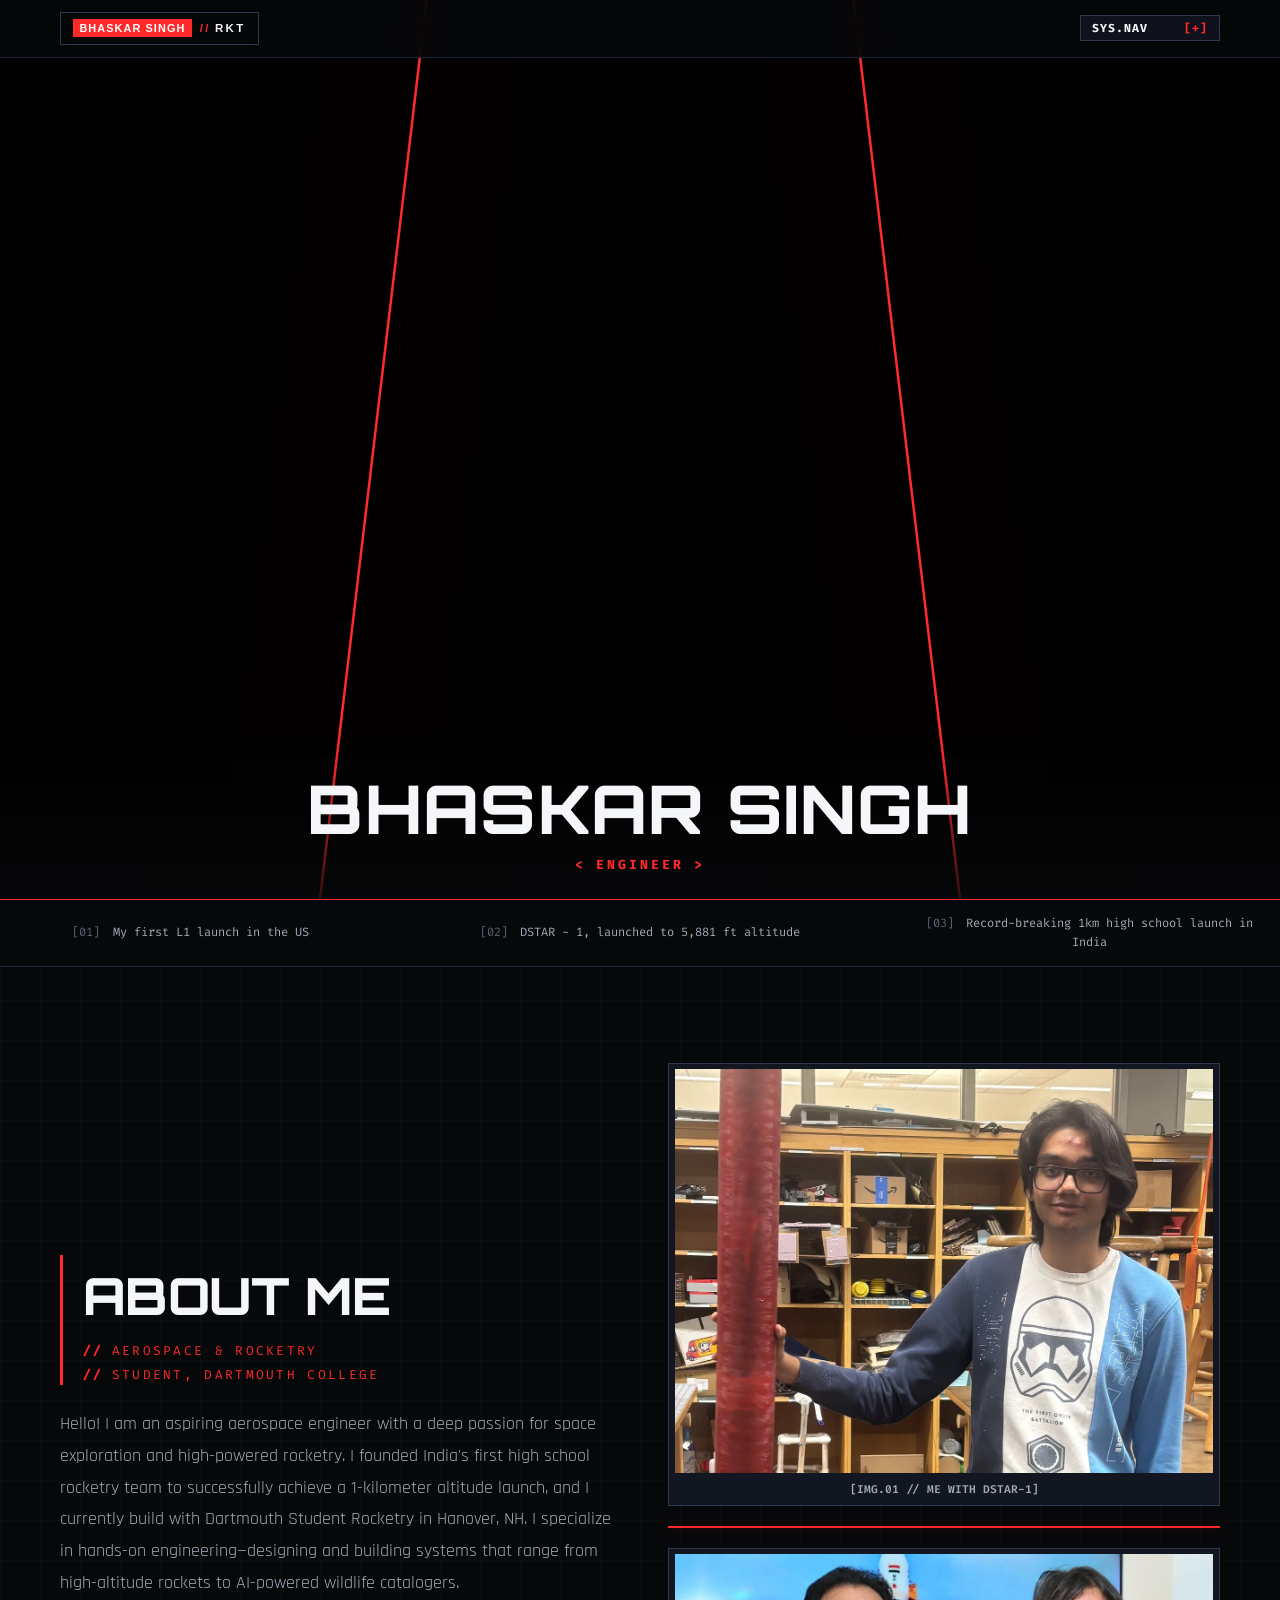
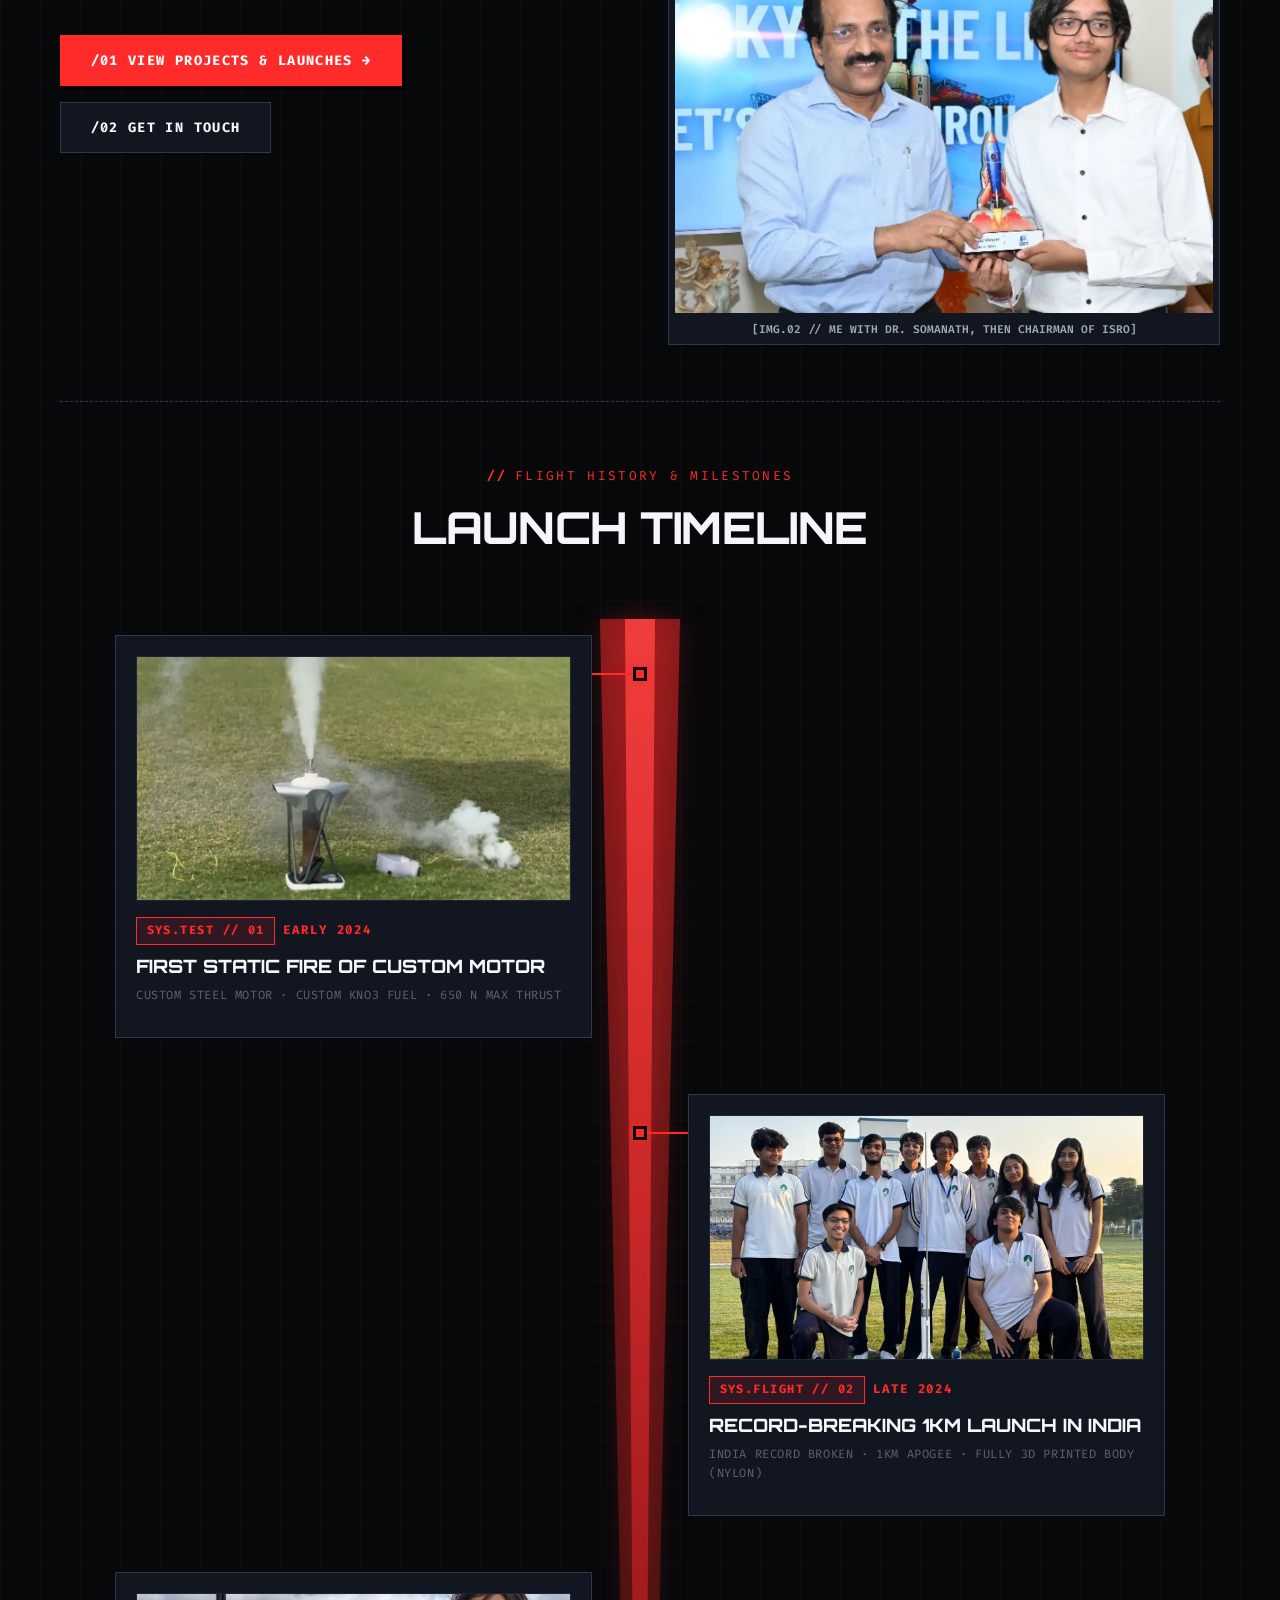
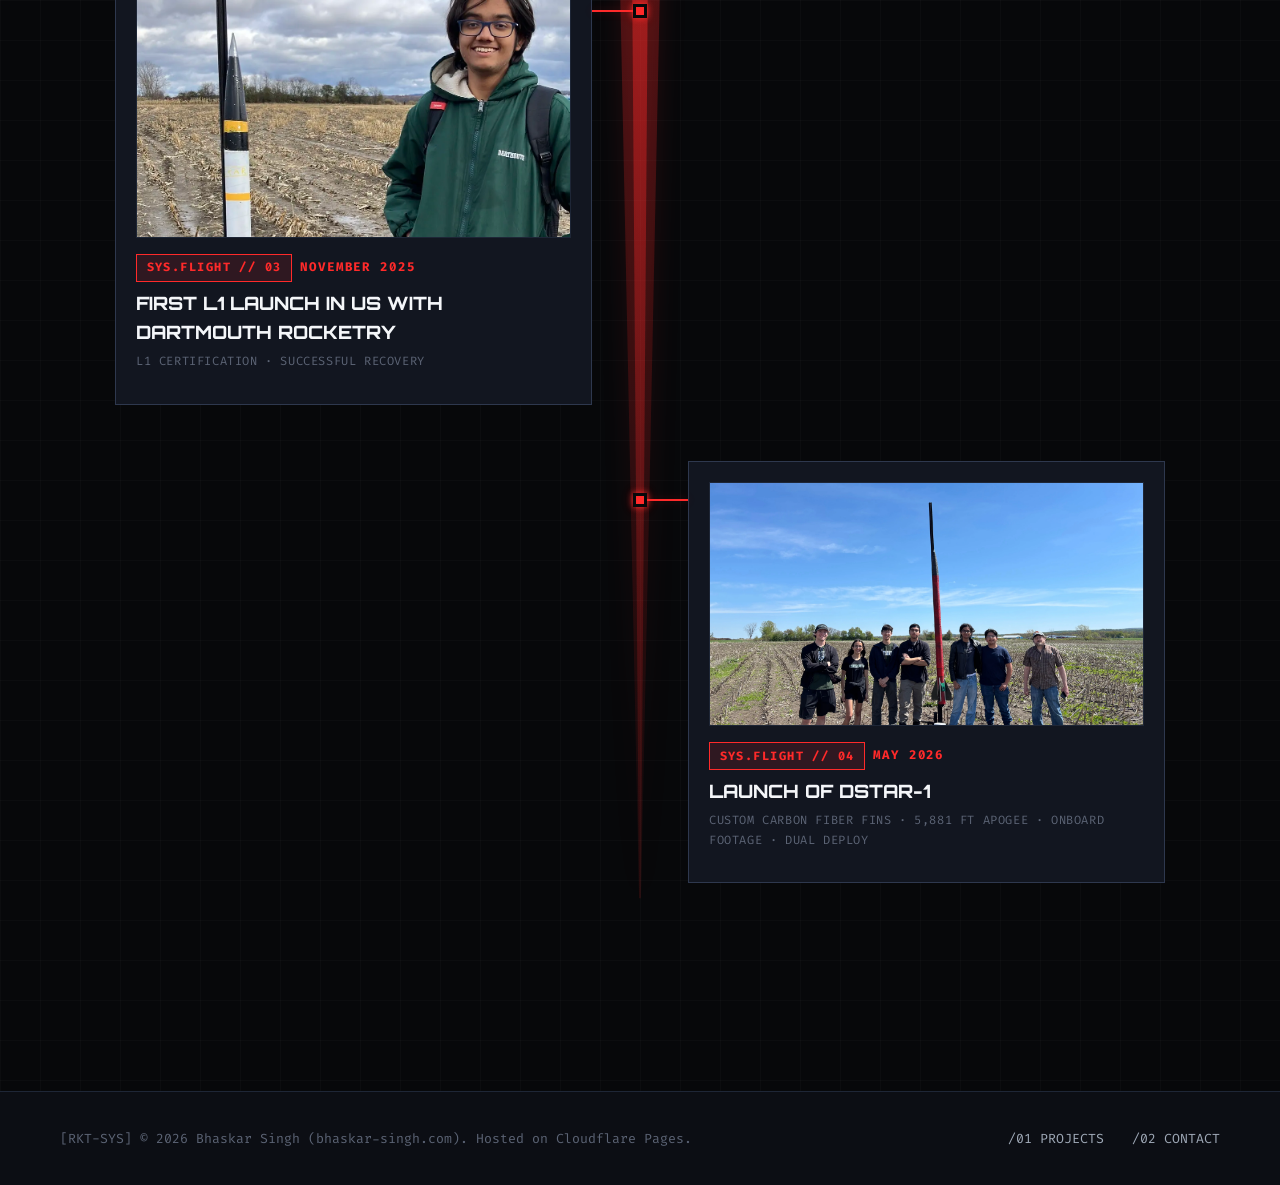
==== commit 61bb7a8c: "front page done" ====
--- a/index.html
+++ b/index.html
@@ -24,10 +24,10 @@
   <!-- Transparent Sticky Header (Slides down into view midway through intro) -->
   <header class="site-header">
     <div class="container header-inner">
-      <!-- Top-Left Name Logo (Syncopate Font) -->
+      <!-- Top-Left Name Logo (Syncopate Font & Dead-Center Alignment) -->
       <a href="/" class="logo">
         <span class="logo-badge">BHASKAR SINGH</span>
-        <span class="sys-tag">//</span>RKT
+        <span class="logo-rkt"><span class="sys-tag">//</span>RKT</span>
       </a>
 
       <!-- Column-Aligned Nav Wrapper -->
@@ -152,15 +152,16 @@
   <!-- Main Content Area -->
   <main id="main-content" class="container" style="padding-block: 4rem;">
     
-    <!-- ABOUT ME Section with Vertically Stacked Clickable Lightbox Photos -->
-    <section style="padding-block: 2rem 3rem;">
+    <!-- Section 2: ABOUT ME with Dual Tags & Vertically Stacked Photos -->
+    <section style="padding-block: 2rem 3.5rem;">
       <div style="display: grid; grid-template-columns: repeat(auto-fit, minmax(320px, 1fr)); gap: 3.5rem; align-items: center;">
         
         <!-- Left Side: About Me Bio -->
         <div>
           <div class="section-header" style="margin-bottom: 1.5rem;">
             <h2 class="section-title" style="font-size: clamp(2.2rem, 4.5vw, 3.2rem); margin-bottom: 0.3rem;">ABOUT ME</h2>
-            <span class="section-tag" style="margin-bottom: 0;">AEROSPACE &amp; ROCKETRY</span>
+            <span class="section-tag" style="margin-bottom: 0.2rem;">AEROSPACE &amp; ROCKETRY</span>
+            <span class="section-tag" style="margin-bottom: 0;">STUDENT, DARTMOUTH COLLEGE</span>
           </div>
 
           <p style="color: var(--text-muted); font-size: 1.1rem; line-height: 1.8; margin-bottom: 2.25rem;">
@@ -177,7 +178,7 @@
           </div>
         </div>
 
-        <!-- Right Side: 2 Vertically Stacked Clickable Photos (Click to open full uncropped image modal) -->
+        <!-- Right Side: 2 Vertically Stacked Clickable Photos -->
         <div style="display: flex; flex-direction: column; gap: 1.25rem;">
           
           <!-- Photo 1: about1.webp -->
@@ -203,48 +204,102 @@
 
       </div>
     </section>
-
-    <!-- Raw Highlight Media Showcase Preview -->
-    <section style="padding-block: 3rem 2rem; border-top: 1px dashed var(--border-strong);">
-      <div class="section-header">
-        <span class="section-tag">High-Impact Flight & Hardware</span>
-        <h2 class="section-title">Raw Engineering Showcase</h2>
-      </div>
-      
-      <div style="display: grid; grid-template-columns: repeat(auto-fit, minmax(320px, 1fr)); gap: 1.75rem; margin-top: 2rem;">
+    <!-- Section 3: CENTER-SPINE GRAPHICAL TIMELINE (Alternating Photo Cards) -->
+    <section style="padding-block: 4rem 3rem; border-top: 1px dashed var(--border-strong);">
+      <div class="section-header" style="text-align: center; border-left: none; padding-left: 0;">
+        <span class="section-tag" style="justify-content: center;">FLIGHT HISTORY &amp; MILESTONES</span>
+        <h2 class="section-title">LAUNCH TIMELINE</h2>
+      </div>
+
+      <div class="timeline-center-wrapper">
         
-        <!-- Rocket Launch Showcase Card -->
-        <article class="tech-card">
-          <span class="telemetry-badge" style="margin-bottom: 1rem;">SYS.01 // ROCKETRY</span>
-          <h3 style="font-size: 1.3rem; font-weight: 700; margin-bottom: 0.5rem; text-transform: uppercase;">
-            1km High-Altitude Rocket Launch
-          </h3>
-          <p style="color: var(--text-dim); font-family: var(--font-mono); font-size: 0.8rem; margin-bottom: 1rem;">
-            FOUNDING TEAM LEAD &middot; 1000m APOGEE &middot; INDIA RECORD
-          </p>
-          <p style="color: var(--text-muted); font-size: 0.95rem; margin-bottom: 1.5rem;">
-            Designed and launched the first high school team rocket to hit a verified 1 km apogee in India. Built recovery, airframe structure, and telemetry payload.
-          </p>
-          <a href="/projects.html" style="font-family: var(--font-mono); font-size: 0.85rem; color: var(--accent); font-weight: 700;">
-            VIEW LAUNCH VIDEO &amp; SPECS &rarr;
-          </a>
+        <!-- Straight Narrowing Rocket Exhaust Plume Trail -->
+        <svg class="timeline-exhaust-plume" viewBox="0 0 80 1000" preserveAspectRatio="none" xmlns="http://www.w3.org/2000/svg">
+          <defs>
+            <linearGradient id="plumeGrad" x1="0" y1="0" x2="0" y2="1">
+              <stop offset="0%" stop-color="#ff2a2a" stop-opacity="0.5" />
+              <stop offset="40%" stop-color="#ff2a2a" stop-opacity="0.3" />
+              <stop offset="75%" stop-color="#ff2a2a" stop-opacity="0.15" />
+              <stop offset="100%" stop-color="#ff2a2a" stop-opacity="0.04" />
+            </linearGradient>
+            <linearGradient id="plumeCoreGrad" x1="0" y1="0" x2="0" y2="1">
+              <stop offset="0%" stop-color="#ff4444" stop-opacity="0.85" />
+              <stop offset="50%" stop-color="#ff2a2a" stop-opacity="0.45" />
+              <stop offset="100%" stop-color="#ff2a2a" stop-opacity="0.08" />
+            </linearGradient>
+          </defs>
+          <!-- Outer Plume: Straight narrowing triangle -->
+          <polygon points="0,0 80,0 41,1000 39,1000" fill="url(#plumeGrad)" />
+          <!-- Hot Inner Core: Narrower straight center -->
+          <polygon points="25,0 55,0 41,1000 39,1000" fill="url(#plumeCoreGrad)" />
+        </svg>
+
+        <!-- Entry 1: EARLY 2024 (LEFT) -->
+        <article class="timeline-center-item left">
+          <div class="timeline-node"></div>
+          <div class="timeline-connector"></div>
+          <div class="timeline-graphical-card" data-lightbox="/images/timeline1.webp" data-caption="[SYS.TEST // 01] EARLY 2024 — First Static Fire of Custom Motor">
+            <div class="timeline-photo-frame">
+              <img src="/images/timeline1.webp" alt="First Static Fire of Custom Built Motor">
+            </div>
+            <div class="timeline-date-badge">
+              <span class="telemetry-badge">SYS.TEST // 01</span>
+              <span>EARLY 2024</span>
+            </div>
+            <h3 class="timeline-title">First Static Fire of Custom Motor</h3>
+            <p class="timeline-meta">CUSTOM STEEL MOTOR &middot; CUSTOM KNO3 FUEL &middot; 650 N MAX THRUST</p>
+          </div>
         </article>
 
-        <!-- BeyondSight Startup Card -->
-        <article class="tech-card">
-          <span class="telemetry-badge" style="margin-bottom: 1rem;">SYS.02 // AWARD-WINNING HARDWARE</span>
-          <h3 style="font-size: 1.3rem; font-weight: 700; margin-bottom: 0.5rem; text-transform: uppercase;">
-            BeyondSight Currency Reader
-          </h3>
-          <p style="color: var(--text-dim); font-family: var(--font-mono); font-size: 0.8rem; margin-bottom: 1rem;">
-            STARTUP COMPETITION WINNER &middot; ACCESSIBILITY HARDWARE
-          </p>
-          <p style="color: var(--text-muted); font-size: 0.95rem; margin-bottom: 1.5rem;">
-            Award-winning device built for visually impaired users to identify currency bills accurately in real-time. Won top honors across multiple startup competitions.
-          </p>
-          <a href="/projects.html" style="font-family: var(--font-mono); font-size: 0.85rem; color: var(--accent); font-weight: 700;">
-            VIEW PROJECT DETAILS &rarr;
-          </a>
+        <!-- Entry 2: LATE 2024 (RIGHT) -->
+        <article class="timeline-center-item right">
+          <div class="timeline-node"></div>
+          <div class="timeline-connector"></div>
+          <div class="timeline-graphical-card" data-lightbox="/images/timeline2.webp" data-caption="[SYS.FLIGHT // 02] LATE 2024 — Record-Breaking 1km Launch in India">
+            <div class="timeline-photo-frame">
+              <img src="/images/timeline2.webp" alt="Record Breaking 1km Launch in India">
+            </div>
+            <div class="timeline-date-badge">
+              <span class="telemetry-badge">SYS.FLIGHT // 02</span>
+              <span>LATE 2024</span>
+            </div>
+            <h3 class="timeline-title">Record-Breaking 1km Launch in India</h3>
+            <p class="timeline-meta">INDIA RECORD BROKEN &middot; 1KM APOGEE &middot; FULLY 3D PRINTED BODY (NYLON)</p>
+          </div>
+        </article>
+
+        <!-- Entry 3: NOVEMBER 2025 (LEFT) -->
+        <article class="timeline-center-item left">
+          <div class="timeline-node"></div>
+          <div class="timeline-connector"></div>
+          <div class="timeline-graphical-card" data-lightbox="/images/timeline3.webp" data-caption="[SYS.FLIGHT // 03] NOVEMBER 2025 — First L1 Launch in US with Dartmouth Rocketry">
+            <div class="timeline-photo-frame">
+              <img src="/images/timeline3.webp" alt="First L1 Launch US and Dartmouth Rocketry" style="object-position: center 30%;">
+            </div>
+            <div class="timeline-date-badge">
+              <span class="telemetry-badge">SYS.FLIGHT // 03</span>
+              <span>NOVEMBER 2025</span>
+            </div>
+            <h3 class="timeline-title">First L1 Launch in US with Dartmouth Rocketry</h3>
+            <p class="timeline-meta">L1 CERTIFICATION &middot; SUCCESSFUL RECOVERY</p>
+          </div>
+        </article>
+
+        <!-- Entry 4: MAY 2026 (RIGHT) -->
+        <article class="timeline-center-item right">
+          <div class="timeline-node"></div>
+          <div class="timeline-connector"></div>
+          <div class="timeline-graphical-card" data-lightbox="/images/timeline4.webp" data-caption="[SYS.FLIGHT // 04] MAY 2026 — Launch of DSTAR-1">
+            <div class="timeline-photo-frame">
+              <img src="/images/timeline4.webp" alt="Launch of DSTAR-1">
+            </div>
+            <div class="timeline-date-badge">
+              <span class="telemetry-badge">SYS.FLIGHT // 04</span>
+              <span>MAY 2026</span>
+            </div>
+            <h3 class="timeline-title">Launch of DSTAR-1</h3>
+            <p class="timeline-meta">CUSTOM CARBON FIBER FINS &middot; 5,881 FT APOGEE &middot; ONBOARD FOOTAGE &middot; DUAL DEPLOY</p>
+          </div>
         </article>
 
       </div>
--- a/css/style.css
+++ b/css/style.css
@@ -125,7 +125,7 @@
 }
 
 /* --------------------------------------------------------------------------
-   3. Slim Header & Column-Aligned Ultra-Thin Dropdown Menu
+   3. Transparent Header & Vertically Centered Logo Glass Box
    -------------------------------------------------------------------------- */
 .container {
   width: 100%;
@@ -138,19 +138,19 @@
   flex: 1;
 }
 
-/* Slim Transparent Sticky Header */
+/* Dark Blurred Sticky Header — Hides on scroll, reappears on mouse hover */
 .site-header {
   position: fixed;
   top: 0;
   left: 0;
   width: 100%;
   z-index: 100;
-  background: rgba(7, 8, 10, 0.75); /* Transparent Dark Glass backdrop */
-  backdrop-filter: blur(12px);
-  -webkit-backdrop-filter: blur(12px);
-  border-bottom: none;
+  background: rgba(7, 8, 10, 0.82);
+  backdrop-filter: blur(14px);
+  -webkit-backdrop-filter: blur(14px);
+  border-bottom: 1px solid var(--border);
   transform: translateY(-100%); /* Initially hidden offscreen */
-  transition: transform 0.7s cubic-bezier(0.16, 1, 0.3, 1);
+  transition: transform 0.5s cubic-bezier(0.16, 1, 0.3, 1);
 }
 
 /* Class added via JS after intro sequence */
@@ -158,15 +158,20 @@
   transform: translateY(0);
 }
 
+/* Hidden when scrolled — overrides .visible */
+.site-header.header-hidden {
+  transform: translateY(-100%);
+}
+
 .header-inner {
   display: flex;
   align-items: center;
   justify-content: space-between;
-  padding-block: 0.45rem;
+  padding-block: 0.75rem;
   position: relative;
 }
 
-/* Top-Left Name Logo: Bhaskar Singh // RKT in Syncopate Font */
+/* Top-Left Logo Glass Container Box with Perfect Vertical Alignment */
 .logo {
   font-family: var(--font-logo);
   font-weight: 700;
@@ -174,22 +179,46 @@
   letter-spacing: 0.18em;
   text-transform: uppercase;
   color: var(--text);
-  display: flex;
-  align-items: center;
-  gap: 0.4rem;
+  display: inline-flex;
+  align-items: center;
+  gap: 0.5rem;
+  background: rgba(7, 8, 10, 0.65);
+  backdrop-filter: blur(14px);
+  -webkit-backdrop-filter: blur(14px);
+  border: 1px solid var(--border-strong);
+  padding: 0.4rem 0.75rem;
+  line-height: 1;
+  transition: var(--transition);
+}
+
+.logo:hover {
+  border-color: var(--accent);
+  box-shadow: 0 0 12px var(--accent-glow);
 }
 
 .logo-badge {
   background: var(--accent);
   color: #fff;
-  padding: 0.1rem 0.35rem;
-  font-size: 0.65rem;
+  padding: 0.22rem 0.4rem;
+  font-size: 0.68rem;
   font-weight: 900;
   letter-spacing: 0.1em;
+  display: inline-flex;
+  align-items: center;
+  line-height: 1;
+}
+
+.logo-rkt {
+  display: inline-flex;
+  align-items: center;
+  line-height: 1;
+  font-size: 0.72rem;
+  gap: 0.25rem;
 }
 
 .logo .sys-tag {
   color: var(--accent);
+  font-weight: 800;
 }
 
 /* Nav Wrapper to anchor dropdown directly beneath button */
@@ -200,14 +229,16 @@
 
 /* Menu Toggle Button */
 .menu-toggle {
-  background: var(--surface);
+  background: rgba(18, 22, 32, 0.85);
+  backdrop-filter: blur(14px);
+  -webkit-backdrop-filter: blur(14px);
   border: 1px solid var(--border-strong);
   color: var(--text);
   font-family: var(--font-tag);
   font-size: 0.72rem;
   font-weight: 700;
   letter-spacing: 0.08em;
-  padding: 0.35rem 0.7rem;
+  padding: 0.4rem 0.7rem;
   width: 140px; /* EXACT FIXED WIDTH FOR BUTTON & DROPDOWN MATCHING */
   cursor: pointer;
   display: flex;
@@ -215,6 +246,7 @@
   justify-content: space-between;
   transition: var(--transition);
   white-space: nowrap;
+  line-height: 1;
 }
 
 .menu-toggle:hover,
@@ -444,7 +476,186 @@
 }
 
 /* --------------------------------------------------------------------------
-   6. Full-Image Lightbox Modal
+   6. Center-Spine Graphical Timeline with Alternating Photo Cards
+   -------------------------------------------------------------------------- */
+.timeline-center-wrapper {
+  position: relative;
+  max-width: 1050px;
+  margin: 3.5rem auto 0 auto;
+  padding-block: 1rem;
+}
+
+/* Soviet-Style Rocket Exhaust Plume SVG Trail (Wide top → Converging point bottom) */
+.timeline-exhaust-plume {
+  position: absolute;
+  left: 50%;
+  top: 0;
+  bottom: 0;
+  transform: translateX(-50%);
+  width: 80px;
+  height: 100%;
+  z-index: 0;
+  pointer-events: none;
+  filter: drop-shadow(0 0 14px rgba(255, 42, 42, 0.35));
+}
+
+.timeline-center-item {
+  position: relative;
+  width: 50%;
+  margin-bottom: 3.5rem;
+}
+
+.timeline-center-item:last-child {
+  margin-bottom: 0;
+}
+
+/* Left Aligned Timeline Cards */
+.timeline-center-item.left {
+  left: 0;
+  padding-right: 3rem;
+}
+
+/* Right Aligned Timeline Cards */
+.timeline-center-item.right {
+  left: 50%;
+  padding-left: 3rem;
+}
+
+/* Glowing Node Point on Center Spine */
+.timeline-node {
+  position: absolute;
+  top: 2rem;
+  width: 14px;
+  height: 14px;
+  background: var(--accent);
+  border: 3px solid var(--bg);
+  box-shadow: 0 0 12px var(--accent-glow), 0 0 6px var(--accent);
+  z-index: 5;
+}
+
+.timeline-center-item.left .timeline-node {
+  right: -7px;
+}
+
+.timeline-center-item.right .timeline-node {
+  left: -7px;
+}
+
+/* Horizontal Connecting Vector Line */
+.timeline-connector {
+  position: absolute;
+  top: calc(2rem + 6px);
+  height: 2px;
+  background: var(--accent);
+  box-shadow: 0 0 8px var(--accent-glow);
+  z-index: 4;
+}
+
+.timeline-center-item.left .timeline-connector {
+  right: 0;
+  width: 3rem;
+}
+
+.timeline-center-item.right .timeline-connector {
+  left: 0;
+  width: 3rem;
+}
+
+/* Graphical Card Container with Photo */
+.timeline-graphical-card {
+  background: var(--surface);
+  border: 1px solid var(--border-strong);
+  padding: 1.25rem;
+  transition: var(--transition);
+  cursor: pointer;
+}
+
+.timeline-graphical-card:hover {
+  border-color: var(--accent);
+  box-shadow: 0 0 25px var(--accent-glow);
+  transform: translateY(-4px);
+}
+
+.timeline-photo-frame {
+  width: 100%;
+  aspect-ratio: 16/9;
+  overflow: hidden;
+  background: var(--bg-subtle);
+  border: 1px solid var(--border);
+  margin-bottom: 1rem;
+  position: relative;
+}
+
+.timeline-photo-frame img {
+  width: 100%;
+  height: 100%;
+  object-fit: cover;
+  transition: transform 0.5s ease;
+}
+
+.timeline-graphical-card:hover .timeline-photo-frame img {
+  transform: scale(1.05);
+}
+
+.timeline-date-badge {
+  font-family: var(--font-tag);
+  font-size: 0.78rem;
+  color: var(--accent);
+  font-weight: 700;
+  letter-spacing: 0.15em;
+  margin-bottom: 0.4rem;
+  display: flex;
+  align-items: center;
+  gap: 0.5rem;
+}
+
+.timeline-title {
+  font-family: var(--font-heading);
+  font-size: 1.15rem;
+  font-weight: 800;
+  text-transform: uppercase;
+  color: var(--text);
+  margin-bottom: 0.35rem;
+}
+
+.timeline-meta {
+  font-family: var(--font-tag);
+  font-size: 0.75rem;
+  color: var(--text-dim);
+  margin-bottom: 0.75rem;
+  letter-spacing: 0.05em;
+}
+
+.timeline-desc {
+  color: var(--text-muted);
+  font-size: 0.95rem;
+  line-height: 1.65;
+}
+
+/* Mobile Responsive adjustment for Timeline */
+@media (max-width: 768px) {
+  .timeline-center-wrapper::before {
+    left: 20px;
+  }
+  .timeline-center-item {
+    width: 100% !important;
+    left: 0 !important;
+    padding-left: 3rem !important;
+    padding-right: 0 !important;
+  }
+  .timeline-center-item.left .timeline-node,
+  .timeline-center-item.right .timeline-node {
+    left: 13px !important;
+  }
+  .timeline-center-item.left .timeline-connector,
+  .timeline-center-item.right .timeline-connector {
+    left: 20px !important;
+    width: 2rem !important;
+  }
+}
+
+/* --------------------------------------------------------------------------
+   7. Full-Image Lightbox Modal
    -------------------------------------------------------------------------- */
 .lightbox-modal {
   position: fixed;
@@ -530,7 +741,7 @@
 }
 
 /* --------------------------------------------------------------------------
-   7. Site Footer
+   8. Site Footer
    -------------------------------------------------------------------------- */
 .site-footer {
   border-top: 1px solid var(--border);
@@ -559,7 +770,7 @@
 }
 
 /* --------------------------------------------------------------------------
-   8. Sharp Telemetry Typography & Buttons
+   9. Sharp Telemetry Typography & Buttons
    -------------------------------------------------------------------------- */
 .section-header {
   margin-bottom: 2.5rem;
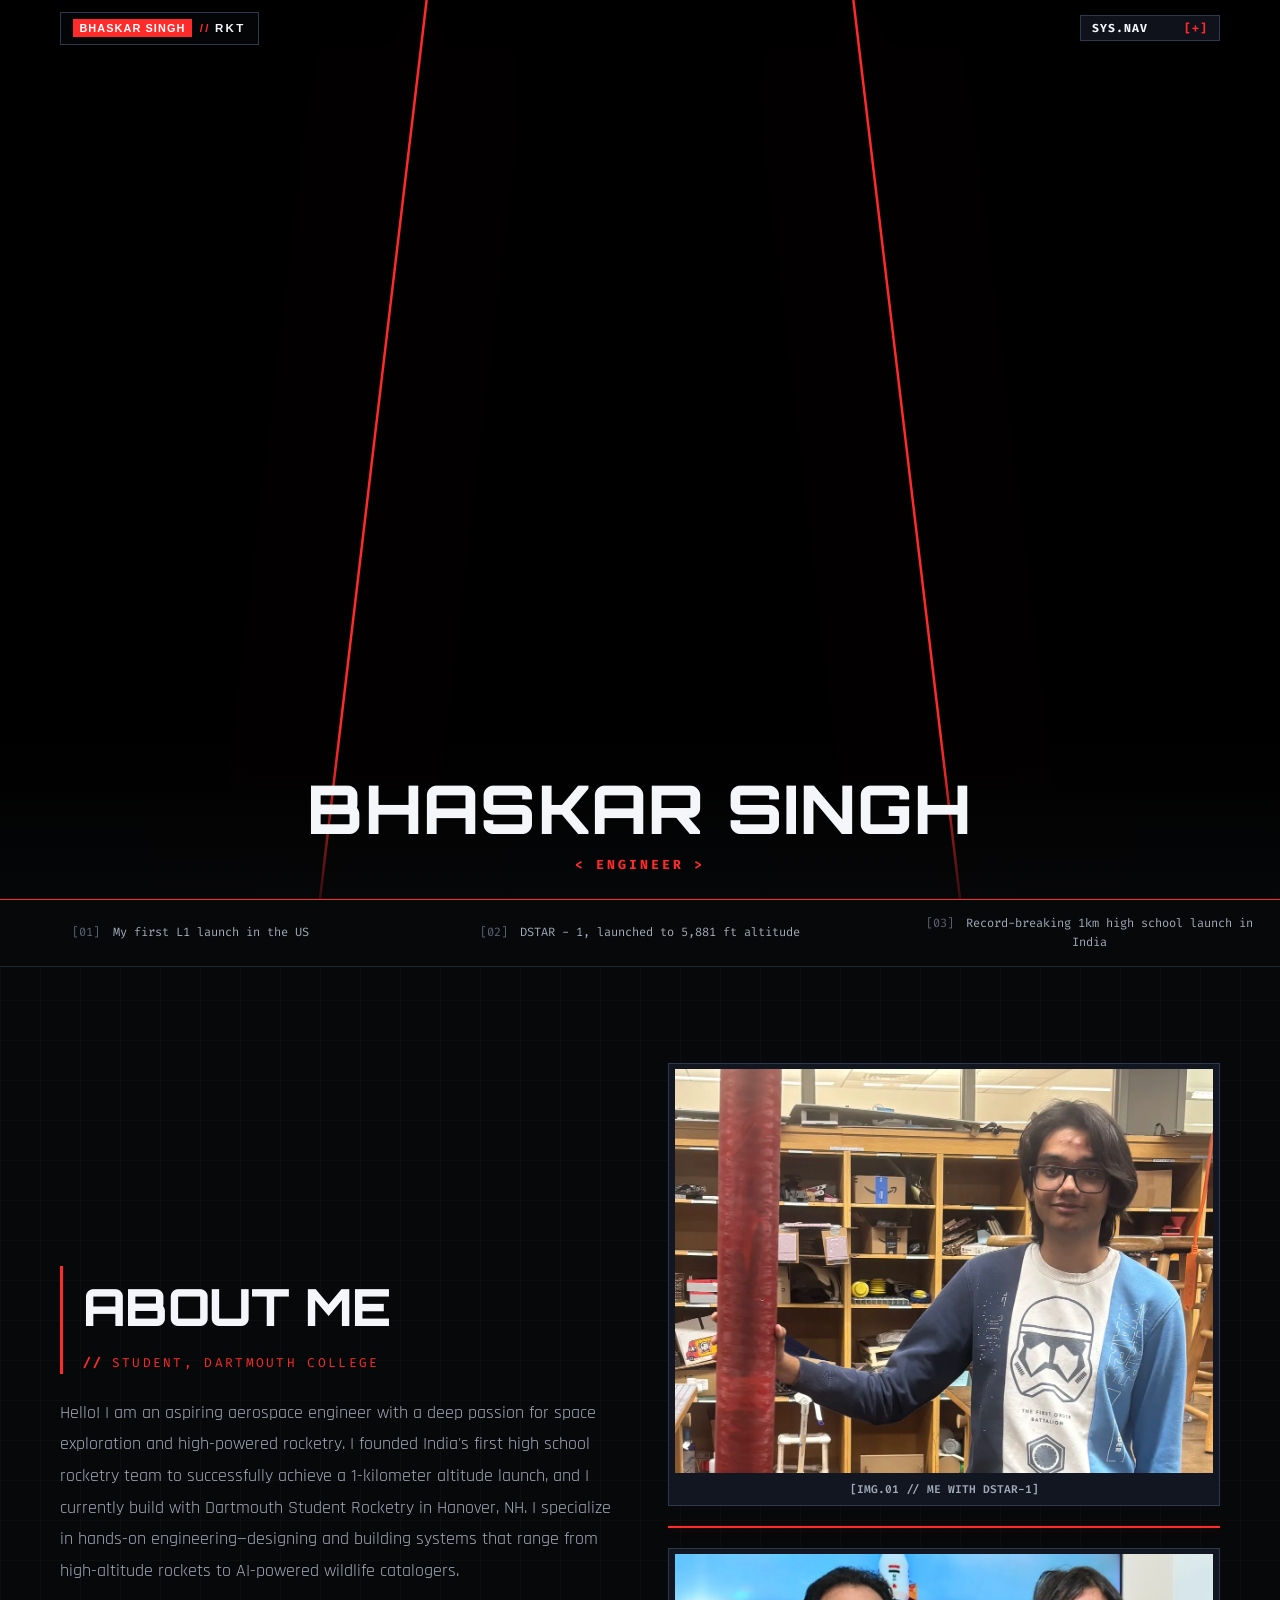
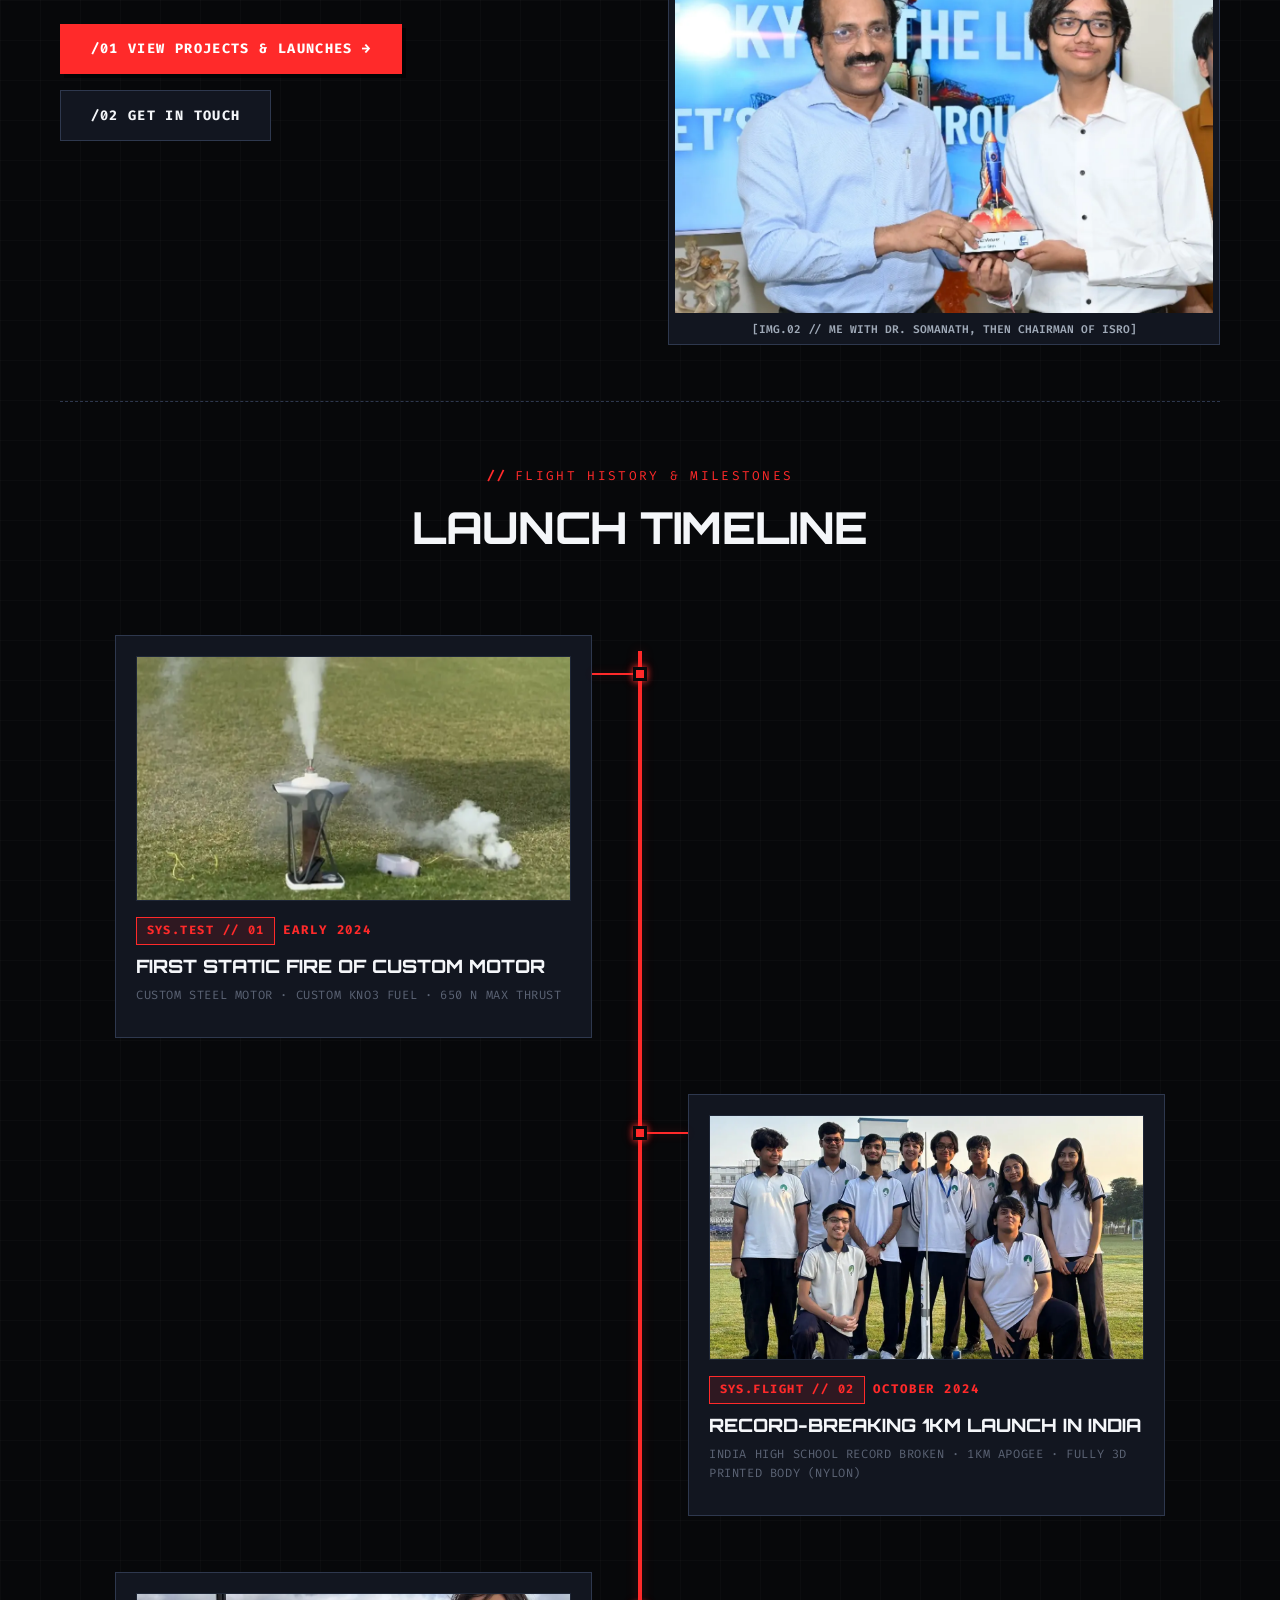
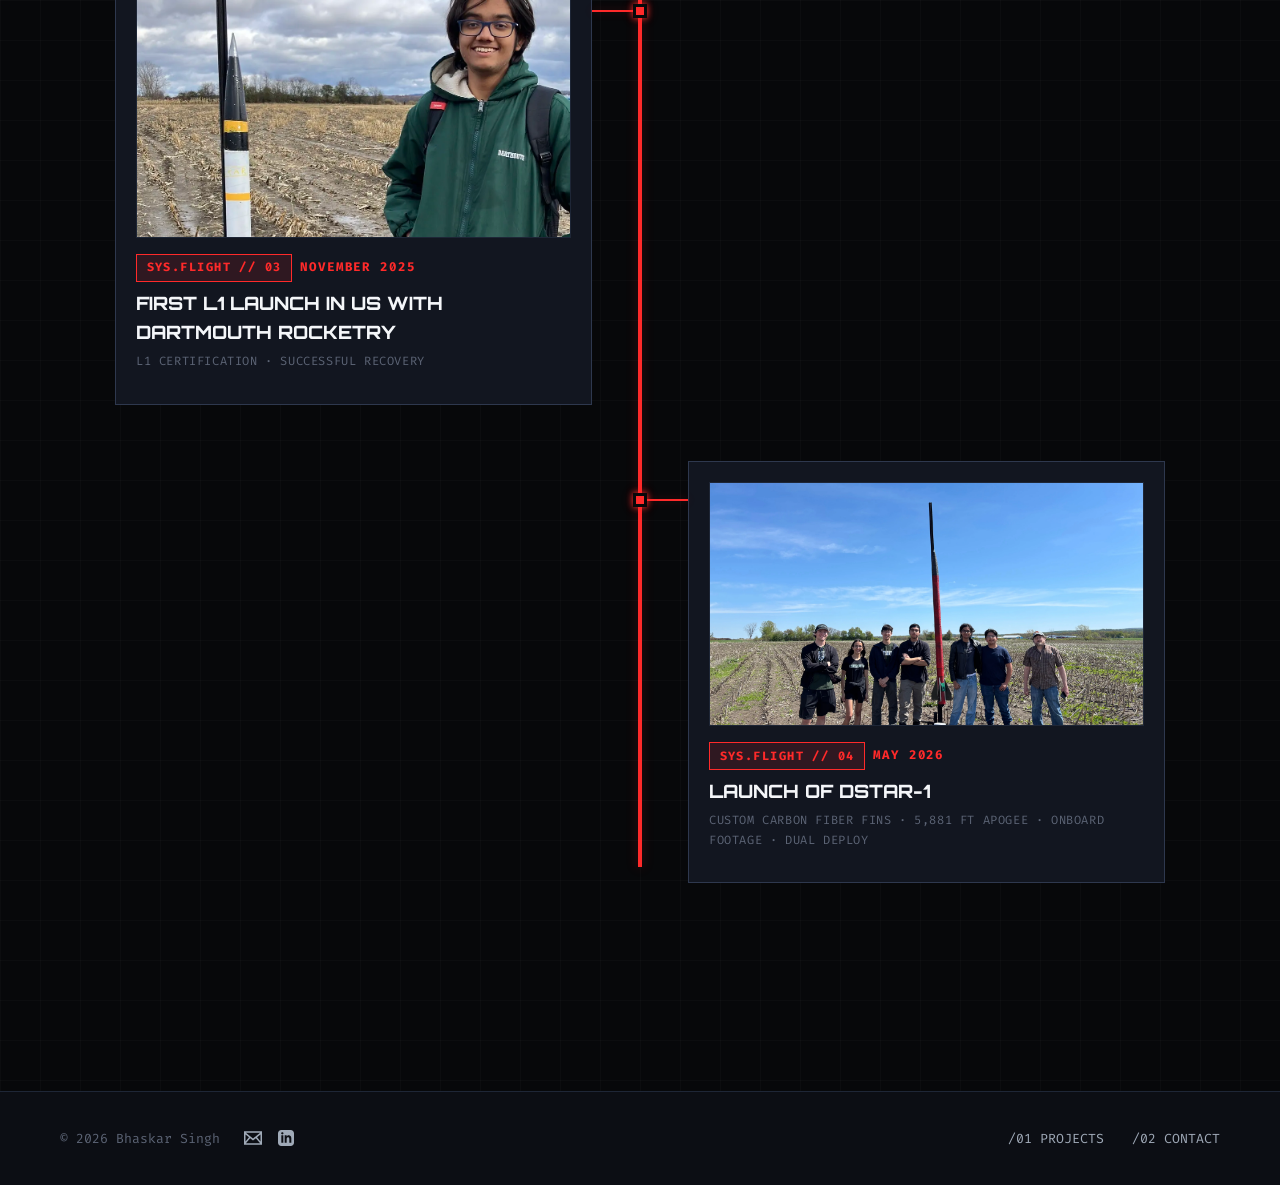
==== commit 3fabfae0: "minimalviablewebsite" ====
--- a/index.html
+++ b/index.html
@@ -5,8 +5,7 @@
   <meta name="viewport" content="width=device-width, initial-scale=1.0">
   <title>Bhaskar Singh — Aerospace & Rocketry Engineering</title>
   <meta name="description" content="Bhaskar Singh: Aspiring aerospace engineer, founder of 1km altitude rocketry team in India, Dartmouth Student Rocketry member, and hardware innovator.">
-  
-  <!-- Open Graph / Social Media Preview -->
+
   <meta property="og:title" content="Bhaskar Singh — Aerospace Engineering & Rocketry">
   <meta property="og:description" content="Rocketry launches, propulsion systems, hardware design, and engineering projects by Bhaskar Singh.">
   <meta property="og:image" content="https://bhaskar-singh.com/images/og-preview.jpg">
@@ -18,27 +17,23 @@
 </head>
 <body>
 
-  <!-- Accessible Skip to Content Link -->
   <a href="#main-content" class="skip-link">Skip to telemetry content</a>
 
-  <!-- Transparent Sticky Header (Slides down into view midway through intro) -->
   <header class="site-header">
     <div class="container header-inner">
-      <!-- Top-Left Name Logo (Syncopate Font & Dead-Center Alignment) -->
+
       <a href="/" class="logo">
         <span class="logo-badge">BHASKAR SINGH</span>
         <span class="logo-rkt"><span class="sys-tag">//</span>RKT</span>
       </a>
 
-      <!-- Column-Aligned Nav Wrapper -->
       <div class="nav-wrapper">
-        <!-- Click Dropdown Menu Toggle Button -->
+
         <button id="menu-toggle" class="menu-toggle" aria-expanded="false" aria-controls="dropdown-menu">
           <span>SYS.NAV</span>
           <span class="toggle-icon">[+]</span>
         </button>
 
-        <!-- Dropdown Navigation Panel (Exact 140px Button Width Match) -->
         <nav id="dropdown-menu" class="dropdown-menu hidden" aria-label="Main Navigation">
           <a href="/" class="active">
             <span>/00 HOME</span>
@@ -55,13 +50,10 @@
     </div>
   </header>
 
-  <!-- Fullscreen 100vh Hero Section: 3-Video Simultaneous Diagonal Showcase -->
   <section class="hero-wrapper">
-    
-    <!-- 3 Diagonal Video Slashes Container (| / \ | Symmetrical Inverted V-Shape Geometry) -->
+
     <div class="hero-collage">
-      
-      <!-- Panel 1: Left - homepage1.mp4 (Straight left, slash / on right) -->
+
       <div class="hero-panel hero-panel-left">
         <video autoplay muted loop playsinline preload="auto">
           <source src="/video/homepage1.mp4" type="video/mp4">
@@ -72,7 +64,6 @@
         </video>
       </div>
 
-      <!-- Panel 2: Middle - homepage2.mp4 (Slash / on left, slash \ on right) -->
       <div class="hero-panel hero-panel-middle">
         <video autoplay muted loop playsinline preload="auto">
           <source src="/video/homepage2.mp4" type="video/mp4">
@@ -83,7 +74,6 @@
         </video>
       </div>
 
-      <!-- Panel 3: Right - homepage3.mp4 (Slash \ on left, straight right) -->
       <div class="hero-panel hero-panel-right">
         <video autoplay muted loop playsinline preload="auto">
           <source src="/video/homepage3.mp4" type="video/mp4">
@@ -94,27 +84,22 @@
         </video>
       </div>
 
-      <!-- Precise Vector SVG Separator Lines for | / \ | Geometry -->
       <svg class="hero-slash-svg" viewBox="0 0 100 100" preserveAspectRatio="none" style="position: absolute; top:0; left:0; width:100%; height:100%; z-index:5; pointer-events:none;">
-        <!-- Slash Line 1 (/ cut): (33.33, 0) to (25, 100) -->
+
         <line x1="33.33" y1="0" x2="25" y2="100" stroke="#ff2a2a" stroke-width="2.5" vector-effect="non-scaling-stroke" style="filter: drop-shadow(0px 0px 8px rgba(255, 42, 42, 0.8));" />
-        
-        <!-- Slash Line 2 (\ cut): (66.67, 0) to (75, 100) -->
+
         <line x1="66.67" y1="0" x2="75" y2="100" stroke="#ff2a2a" stroke-width="2.5" vector-effect="non-scaling-stroke" style="filter: drop-shadow(0px 0px 8px rgba(255, 42, 42, 0.8));" />
       </svg>
 
     </div>
 
-    <!-- Hero Bottom Text Overlay (Centered Orbitron Big Name & Bold < ENGINEER > Tag) -->
     <div class="hero-overlay">
       <div class="container" style="display: flex; flex-direction: column; align-items: center; text-align: center;">
-        
-        <!-- Centered Main Title (Orbitron Font) -->
+
         <h1 class="section-title hero-main-title" style="font-size: clamp(2.3rem, 5.5vw, 4.2rem); line-height: 1.05; margin-bottom: 0.4rem;">
           Bhaskar Singh
         </h1>
 
-        <!-- Bold Crimson Red < ENGINEER > Tag Below Name -->
         <div style="font-family: var(--font-tag); font-size: 0.82rem; color: var(--accent); letter-spacing: 0.22em; text-transform: uppercase; font-weight: 800; margin-top: 0.25rem;">
           &lt; ENGINEER &gt;
         </div>
@@ -124,23 +109,19 @@
 
   </section>
 
-  <!-- Discreet Video Context Bar Perfectly Aligned Under Video Geometry (28% | 44% | 28%) -->
   <section style="background: var(--bg); border-bottom: 1px solid var(--border); padding-block: 0.85rem;">
     <div style="width: 100%; padding-inline: 1.5rem; display: flex; justify-content: space-between; align-items: center; font-family: var(--font-tag); font-size: 0.75rem; color: var(--text-muted);">
-      
-      <!-- Left Video Context Label (Centered under Left Video Column) -->
+
       <div style="width: 27%; text-align: center;">
         <span style="color: var(--text-dim); margin-right: 0.35rem;">[01]</span>
         <span>My first L1 launch in the US</span>
       </div>
 
-      <!-- Center Video Context Label (Centered under Middle Video Column) -->
       <div style="width: 46%; text-align: center;">
         <span style="color: var(--text-dim); margin-right: 0.35rem;">[02]</span>
         <span>DSTAR - 1, launched to 5,881 ft altitude</span>
       </div>
 
-      <!-- Right Video Context Label (Centered under Right Video Column) -->
       <div style="width: 27%; text-align: center;">
         <span style="color: var(--text-dim); margin-right: 0.35rem;">[03]</span>
         <span>Record-breaking 1km high school launch in India</span>
@@ -149,18 +130,14 @@
     </div>
   </section>
 
-  <!-- Main Content Area -->
   <main id="main-content" class="container" style="padding-block: 4rem;">
-    
-    <!-- Section 2: ABOUT ME with Dual Tags & Vertically Stacked Photos -->
+
     <section style="padding-block: 2rem 3.5rem;">
       <div style="display: grid; grid-template-columns: repeat(auto-fit, minmax(320px, 1fr)); gap: 3.5rem; align-items: center;">
-        
-        <!-- Left Side: About Me Bio -->
+
         <div>
           <div class="section-header" style="margin-bottom: 1.5rem;">
             <h2 class="section-title" style="font-size: clamp(2.2rem, 4.5vw, 3.2rem); margin-bottom: 0.3rem;">ABOUT ME</h2>
-            <span class="section-tag" style="margin-bottom: 0.2rem;">AEROSPACE &amp; ROCKETRY</span>
             <span class="section-tag" style="margin-bottom: 0;">STUDENT, DARTMOUTH COLLEGE</span>
           </div>
 
@@ -178,10 +155,8 @@
           </div>
         </div>
 
-        <!-- Right Side: 2 Vertically Stacked Clickable Photos -->
         <div style="display: flex; flex-direction: column; gap: 1.25rem;">
-          
-          <!-- Photo 1: about1.webp -->
+
           <div class="tech-card about-photo-card" style="padding: 0.35rem; border: 1px solid var(--border-strong);" data-lightbox="/images/about1.webp" data-caption="[IMG.01 // ME WITH DSTAR-1]">
             <img src="/images/about1.webp" alt="Bhaskar Singh with DSTAR-1" style="width: 100%; aspect-ratio: 4/3; object-fit: cover; object-position: center bottom; display: block; background: var(--bg-subtle);">
             <div style="font-family: var(--font-tag); font-size: 0.7rem; color: var(--text-muted); text-align: center; padding-top: 0.5rem; font-weight: 600;">
@@ -189,10 +164,8 @@
             </div>
           </div>
 
-          <!-- Horizontal Red Telemetry Line Divider between stacked photos -->
           <div style="height: 2px; width: 100%; background: var(--accent); box-shadow: 0 0 10px var(--accent-glow);"></div>
 
-          <!-- Photo 2: about2.webp -->
           <div class="tech-card about-photo-card" style="padding: 0.35rem; border: 1px solid var(--border-strong);" data-lightbox="/images/about2.webp" data-caption="[IMG.02 // ME WITH DR. SOMANATH, THEN CHAIRMAN OF ISRO]">
             <img src="/images/about2.webp" alt="Bhaskar Singh with Dr. Somanath, Chairman of ISRO" style="width: 100%; height: auto; display: block; background: var(--bg-subtle);">
             <div style="font-family: var(--font-tag); font-size: 0.7rem; color: var(--text-muted); text-align: center; padding-top: 0.5rem; font-weight: 600;">
@@ -204,7 +177,7 @@
 
       </div>
     </section>
-    <!-- Section 3: CENTER-SPINE GRAPHICAL TIMELINE (Alternating Photo Cards) -->
+
     <section style="padding-block: 4rem 3rem; border-top: 1px dashed var(--border-strong);">
       <div class="section-header" style="text-align: center; border-left: none; padding-left: 0;">
         <span class="section-tag" style="justify-content: center;">FLIGHT HISTORY &amp; MILESTONES</span>
@@ -212,29 +185,7 @@
       </div>
 
       <div class="timeline-center-wrapper">
-        
-        <!-- Straight Narrowing Rocket Exhaust Plume Trail -->
-        <svg class="timeline-exhaust-plume" viewBox="0 0 80 1000" preserveAspectRatio="none" xmlns="http://www.w3.org/2000/svg">
-          <defs>
-            <linearGradient id="plumeGrad" x1="0" y1="0" x2="0" y2="1">
-              <stop offset="0%" stop-color="#ff2a2a" stop-opacity="0.5" />
-              <stop offset="40%" stop-color="#ff2a2a" stop-opacity="0.3" />
-              <stop offset="75%" stop-color="#ff2a2a" stop-opacity="0.15" />
-              <stop offset="100%" stop-color="#ff2a2a" stop-opacity="0.04" />
-            </linearGradient>
-            <linearGradient id="plumeCoreGrad" x1="0" y1="0" x2="0" y2="1">
-              <stop offset="0%" stop-color="#ff4444" stop-opacity="0.85" />
-              <stop offset="50%" stop-color="#ff2a2a" stop-opacity="0.45" />
-              <stop offset="100%" stop-color="#ff2a2a" stop-opacity="0.08" />
-            </linearGradient>
-          </defs>
-          <!-- Outer Plume: Straight narrowing triangle -->
-          <polygon points="0,0 80,0 41,1000 39,1000" fill="url(#plumeGrad)" />
-          <!-- Hot Inner Core: Narrower straight center -->
-          <polygon points="25,0 55,0 41,1000 39,1000" fill="url(#plumeCoreGrad)" />
-        </svg>
-
-        <!-- Entry 1: EARLY 2024 (LEFT) -->
+
         <article class="timeline-center-item left">
           <div class="timeline-node"></div>
           <div class="timeline-connector"></div>
@@ -251,24 +202,22 @@
           </div>
         </article>
 
-        <!-- Entry 2: LATE 2024 (RIGHT) -->
         <article class="timeline-center-item right">
           <div class="timeline-node"></div>
           <div class="timeline-connector"></div>
-          <div class="timeline-graphical-card" data-lightbox="/images/timeline2.webp" data-caption="[SYS.FLIGHT // 02] LATE 2024 — Record-Breaking 1km Launch in India">
+          <div class="timeline-graphical-card" data-lightbox="/images/timeline2.webp" data-caption="[SYS.FLIGHT // 02] OCTOBER 2024 — Record-Breaking 1km Launch in India">
             <div class="timeline-photo-frame">
               <img src="/images/timeline2.webp" alt="Record Breaking 1km Launch in India">
             </div>
             <div class="timeline-date-badge">
               <span class="telemetry-badge">SYS.FLIGHT // 02</span>
-              <span>LATE 2024</span>
+              <span>OCTOBER 2024</span>
             </div>
             <h3 class="timeline-title">Record-Breaking 1km Launch in India</h3>
-            <p class="timeline-meta">INDIA RECORD BROKEN &middot; 1KM APOGEE &middot; FULLY 3D PRINTED BODY (NYLON)</p>
-          </div>
-        </article>
-
-        <!-- Entry 3: NOVEMBER 2025 (LEFT) -->
+            <p class="timeline-meta">INDIA HIGH SCHOOL RECORD BROKEN &middot; 1KM APOGEE &middot; FULLY 3D PRINTED BODY (NYLON)</p>
+          </div>
+        </article>
+
         <article class="timeline-center-item left">
           <div class="timeline-node"></div>
           <div class="timeline-connector"></div>
@@ -285,7 +234,6 @@
           </div>
         </article>
 
-        <!-- Entry 4: MAY 2026 (RIGHT) -->
         <article class="timeline-center-item right">
           <div class="timeline-node"></div>
           <div class="timeline-connector"></div>
@@ -307,7 +255,6 @@
 
   </main>
 
-  <!-- Full-Image Lightbox Telemetry Modal -->
   <div id="image-lightbox" class="lightbox-modal hidden" aria-hidden="true" role="dialog">
     <div class="lightbox-backdrop" id="lightbox-backdrop"></div>
     <div class="lightbox-content">
@@ -317,10 +264,19 @@
     </div>
   </div>
 
-  <!-- Global Footer -->
   <footer class="site-footer">
     <div class="container footer-inner">
-      <p>[RKT-SYS] &copy; 2026 Bhaskar Singh (bhaskar-singh.com). Hosted on Cloudflare Pages.</p>
+      <div style="display: flex; align-items: center; gap: 1.5rem; flex-wrap: wrap;">
+        <p style="margin: 0;">&copy; 2026 Bhaskar Singh</p>
+        <div style="display: flex; align-items: center; gap: 1rem;">
+          <a href="mailto:bhasvader77@gmail.com" aria-label="Email" style="color: var(--text-muted); display: inline-flex; transition: color 0.2s;" onmouseover="this.style.color='var(--accent)'" onmouseout="this.style.color='var(--text-muted)'">
+            <svg xmlns="http://www.w3.org/2005/svg" width="18" height="18" fill="currentColor" viewBox="0 0 24 24"><path d="M0 3v18h24v-18h-24zm6.623 7.929l-4.623 5.712v-9.458l4.623 3.746zm-4.141-5.929h19.035l-9.517 7.713-9.518-7.713zm5.694 7.188l3.824 3.099 3.83-3.104 5.612 6.817h-18.866l5.6-6.812zm9.208-1.264l4.616-3.741v9.348l-4.616-5.607z"/></svg>
+          </a>
+          <a href="https://www.linkedin.com/in/bhaskar-singh-3b0b042b2/" target="_blank" rel="noopener noreferrer" style="color: var(--text-muted); display: inline-flex; transition: color 0.2s;" onmouseover="this.style.color='var(--accent)'" onmouseout="this.style.color='var(--text-muted)'" aria-label="LinkedIn">
+            <svg xmlns="http://www.w3.org/2005/svg" width="16" height="16" fill="currentColor" viewBox="0 0 24 24"><path d="M19 0h-14c-2.761 0-5 2.239-5 5v14c0 2.761 2.239 5 5 5h14c2.762 0 5-2.239 5-5v-14c0-2.761-2.238-5-5-5zm-11 19h-3v-11h3v11zm-1.5-12.268c-.966 0-1.75-.79-1.75-1.764s.784-1.764 1.75-1.764 1.75.79 1.75 1.764-.783 1.764-1.75 1.764zm13.5 12.268h-3v-5.604c0-3.368-4-3.113-4 0v5.604h-3v-11h3v1.765c1.396-2.586 7-2.777 7 2.476v6.759z"/></svg>
+          </a>
+        </div>
+      </div>
       <nav aria-label="Footer Navigation">
         <ul style="display: flex; gap: 1.75rem;">
           <li><a href="/projects.html">/01 PROJECTS</a></li>
--- a/css/style.css
+++ b/css/style.css
@@ -1,81 +1,52 @@
-/* ==========================================================================
-   AEROSPACE TELEMETRY & TECHNICAL DESIGN SYSTEM
-   Theme: Sharp Edge-Driven Dark Interface with Crimson Red Accents
-   ========================================================================== */
 
-/* Import Edgy Space, Futuristic Syncopate & Fira Code Google Fonts */
 @import url('https://fonts.googleapis.com/css2?family=Fira+Code:wght@500;700&family=Orbitron:wght@700;800;900&family=Rajdhani:wght@500;600;700&family=Syncopate:wght@700;800&display=swap');
-
-/* --------------------------------------------------------------------------
-   1. Design Tokens
-   -------------------------------------------------------------------------- */
 :root {
-  /* Aerospace Void Dark Palette */
   --bg: #07080a;
   --bg-subtle: #0c0e14;
   --surface: #121620;
   --surface-hover: #18202e;
-  
-  /* Ultra-Sharp 1px Borders */
   --border: #1e2636;
   --border-strong: #2e384e;
   --border-red: #ff2a2a;
   --border-red-glow: rgba(255, 42, 42, 0.4);
-
-  /* Typography Colors */
   --text: #f4f6f9;
   --text-muted: #a0aab8;
   --text-dim: #5c6475;
-
-  /* Accent Colors - High-Intensity Crimson Red */
   --accent: #ff2a2a;
   --accent-hover: #d61c1c;
   --accent-dim: rgba(255, 42, 42, 0.12);
   --accent-glow: rgba(255, 42, 42, 0.25);
-
-  /* Distinct Fonts */
-  --font-logo: "Syncopate", sans-serif;           /* Syncopate for small logo uptop */
-  --font-heading: "Orbitron", sans-serif;         /* Orbitron for big main name title */
-  --font-tag: "Fira Code", monospace;             /* Crisp telemetry code font */
-  --font-body: "Rajdhani", system-ui, sans-serif; /* Body font */
-
-  /* Layout & Zero-Radius Geometry */
+  --font-logo: "Syncopate", sans-serif;           
+  --font-heading: "Orbitron", sans-serif;         
+  --font-tag: "Fira Code", monospace;             
+  --font-body: "Rajdhani", system-ui, sans-serif; 
   --max-width: 1240px;
-  --radius: 0px;       /* STRICT ZERO RADIUS */
-  --radius-sm: 0px;    /* STRICT ZERO RADIUS */
+  --radius: 0px;       
+  --radius-sm: 0px;    
   --padding-container: clamp(1.25rem, 5vw, 2.5rem);
   --transition: all 0.2s ease-in-out;
 }
-
-/* --------------------------------------------------------------------------
-   2. Base Reset & Typography
-   -------------------------------------------------------------------------- */
 *, *::before, *::after {
   box-sizing: border-box;
-  border-radius: 0 !important; /* Strictly enforces sharp edges */
-}
-
+  border-radius: 0 !important; 
+}
 body, h1, h2, h3, h4, p, figure, ul, ol {
   margin: 0;
   padding: 0;
 }
-
 ul, ol {
   list-style: none;
 }
-
 img, video {
   max-width: 100%;
   height: auto;
   display: block;
 }
-
 html {
   scroll-behavior: smooth;
   color-scheme: dark;
   background-color: var(--bg);
 }
-
 body {
   font-family: var(--font-body);
   background-color: var(--bg);
@@ -86,24 +57,19 @@
   display: flex;
   flex-direction: column;
   -webkit-font-smoothing: antialiased;
-  /* Telemetry Grid Line Background */
   background-image: 
     linear-gradient(to right, rgba(255, 255, 255, 0.02) 1px, transparent 1px),
     linear-gradient(to bottom, rgba(255, 255, 255, 0.02) 1px, transparent 1px);
   background-size: 40px 40px;
 }
-
 a {
   color: inherit;
   text-decoration: none;
 }
-
 :focus-visible {
   outline: 2px solid var(--accent);
   outline-offset: 3px;
 }
-
-/* Accessibility Skip Link */
 .skip-link {
   position: absolute;
   top: -9999px;
@@ -119,50 +85,37 @@
   text-transform: uppercase;
   z-index: 1000;
 }
-
 .skip-link:focus {
   top: 0.75rem;
 }
-
-/* --------------------------------------------------------------------------
-   3. Transparent Header & Vertically Centered Logo Glass Box
-   -------------------------------------------------------------------------- */
 .container {
   width: 100%;
   max-width: var(--max-width);
   margin-inline: auto;
   padding-inline: var(--padding-container);
 }
-
 main {
   flex: 1;
 }
-
-/* Dark Blurred Sticky Header — Hides on scroll, reappears on mouse hover */
 .site-header {
   position: fixed;
   top: 0;
   left: 0;
   width: 100%;
   z-index: 100;
-  background: rgba(7, 8, 10, 0.82);
-  backdrop-filter: blur(14px);
-  -webkit-backdrop-filter: blur(14px);
-  border-bottom: 1px solid var(--border);
-  transform: translateY(-100%); /* Initially hidden offscreen */
+  background: transparent !important;
+  backdrop-filter: none !important;
+  -webkit-backdrop-filter: none !important;
+  border-bottom: none !important;
+  transform: translateY(-100%); 
   transition: transform 0.5s cubic-bezier(0.16, 1, 0.3, 1);
 }
-
-/* Class added via JS after intro sequence */
 .site-header.visible {
   transform: translateY(0);
 }
-
-/* Hidden when scrolled — overrides .visible */
 .site-header.header-hidden {
   transform: translateY(-100%);
 }
-
 .header-inner {
   display: flex;
   align-items: center;
@@ -170,8 +123,6 @@
   padding-block: 0.75rem;
   position: relative;
 }
-
-/* Top-Left Logo Glass Container Box with Perfect Vertical Alignment */
 .logo {
   font-family: var(--font-logo);
   font-weight: 700;
@@ -190,12 +141,10 @@
   line-height: 1;
   transition: var(--transition);
 }
-
 .logo:hover {
   border-color: var(--accent);
-  box-shadow: 0 0 12px var(--accent-glow);
-}
-
+  box-shadow: none;
+}
 .logo-badge {
   background: var(--accent);
   color: #fff;
@@ -207,7 +156,6 @@
   align-items: center;
   line-height: 1;
 }
-
 .logo-rkt {
   display: inline-flex;
   align-items: center;
@@ -215,19 +163,14 @@
   font-size: 0.72rem;
   gap: 0.25rem;
 }
-
 .logo .sys-tag {
   color: var(--accent);
   font-weight: 800;
 }
-
-/* Nav Wrapper to anchor dropdown directly beneath button */
 .nav-wrapper {
   position: relative;
   display: inline-block;
 }
-
-/* Menu Toggle Button */
 .menu-toggle {
   background: rgba(18, 22, 32, 0.85);
   backdrop-filter: blur(14px);
@@ -239,7 +182,7 @@
   font-weight: 700;
   letter-spacing: 0.08em;
   padding: 0.4rem 0.7rem;
-  width: 140px; /* EXACT FIXED WIDTH FOR BUTTON & DROPDOWN MATCHING */
+  width: 140px; 
   cursor: pointer;
   display: flex;
   align-items: center;
@@ -248,25 +191,21 @@
   white-space: nowrap;
   line-height: 1;
 }
-
 .menu-toggle:hover,
 .menu-toggle[aria-expanded="true"] {
   background: var(--accent-dim);
   border-color: var(--accent);
   color: var(--accent);
 }
-
 .toggle-icon {
   color: var(--accent);
   font-weight: 800;
 }
-
-/* Dropdown Menu Panel — EXACT SAME WIDTH AS SYS.NAV BUTTON (140px) */
 .dropdown-menu {
   position: absolute;
   top: calc(100% + 0.25rem);
   right: 0;
-  width: 140px; /* EXACT SAME HORIZONTAL SIZE AS BUTTON */
+  width: 140px; 
   background: var(--bg-subtle);
   border: 1px solid var(--border-red);
   box-shadow: 0 10px 25px rgba(0, 0, 0, 0.9), 0 0 12px var(--accent-glow);
@@ -279,14 +218,12 @@
   transition: opacity 0.2s ease, transform 0.2s ease, visibility 0.2s;
   z-index: 200;
 }
-
 .dropdown-menu.hidden {
   opacity: 0;
   visibility: hidden;
   transform: translateY(-6px);
   pointer-events: none;
 }
-
 .dropdown-menu a {
   position: relative;
   font-family: var(--font-tag);
@@ -303,23 +240,19 @@
   align-items: center;
   white-space: nowrap;
 }
-
 .dropdown-menu a:last-child {
   border-bottom: none;
 }
-
 .dropdown-menu a:hover,
 .dropdown-menu a.active {
   background: var(--surface);
   color: var(--accent);
   padding-left: 0.8rem;
 }
-
-/* Sharp `<` arrow placed OUTSIDE the right border of the dropdown menu */
 .dropdown-menu a.active::after {
   content: "<";
   position: absolute;
-  right: -15px; /* Positioned outside right border */
+  right: -15px; 
   top: 50%;
   transform: translateY(-50%);
   color: var(--accent);
@@ -327,20 +260,15 @@
   font-size: 0.85rem;
   font-family: var(--font-tag);
 }
-
-/* --------------------------------------------------------------------------
-   4. FULLSCREEN (100vh) 3-Video Hero Showcase & Animation
-   -------------------------------------------------------------------------- */
 .hero-wrapper {
   position: relative;
   width: 100%;
-  height: 100vh; /* FULL SCREEN HEIGHT */
+  height: 100vh; 
   min-height: 600px;
   overflow: hidden;
   background: #000;
   border-bottom: 1px solid var(--border-red);
 }
-
 .hero-collage {
   position: absolute;
   top: 0;
@@ -349,8 +277,6 @@
   height: 100%;
   display: flex;
 }
-
-/* Diagonal Video Panels (| / \ | Symmetrical Inverted V-Shape Geometry) */
 .hero-panel {
   position: absolute;
   top: 0;
@@ -358,43 +284,33 @@
   overflow: hidden;
   background: #000;
 }
-
-/* Panel 1: Left - homepage1.mp4 (Straight vertical left wall |, slash / on right) */
 .hero-panel-left {
   left: 0;
   width: 33.33%;
   clip-path: polygon(0 0, 100% 0, 75% 100%, 0 100%);
   z-index: 1;
 }
-
 .hero-panel-left video {
   transform: scaleX(-1);
 }
-
-/* Panel 2: Middle - homepage2.mp4 (Slash / on left, slash \ on right - wide central trapezoid) */
 .hero-panel-middle {
   left: 25%;
   width: 50%;
   clip-path: polygon(16.67% 0, 83.33% 0, 100% 100%, 0% 100%);
   z-index: 2;
 }
-
-/* Panel 3: Right - homepage3.mp4 (Slash \ on left, straight vertical right wall |) */
 .hero-panel-right {
   left: 66.67%;
   width: 33.33%;
   clip-path: polygon(0 0, 100% 0, 100% 100%, 25% 100%);
   z-index: 1;
 }
-
 .hero-panel video {
   width: 100%;
   height: 100%;
   object-fit: cover;
   filter: brightness(0.85) contrast(1.08);
 }
-
-/* Placeholder display before MP4 upload */
 .video-placeholder {
   width: 100%;
   height: 100%;
@@ -411,8 +327,6 @@
   text-align: center;
   border: 1px dashed var(--border-strong);
 }
-
-/* Hero Overlay - Smooth, Subtle Dark Gradient Background */
 .hero-overlay {
   position: absolute;
   bottom: 0;
@@ -427,25 +341,20 @@
     transparent 100%
   );
   z-index: 10;
-  opacity: 0; /* Initially hidden */
+  opacity: 0; 
   transform: translateY(30px);
   transition: opacity 0.8s cubic-bezier(0.16, 1, 0.3, 1), transform 0.8s cubic-bezier(0.16, 1, 0.3, 1);
 }
-
 .hero-overlay.visible {
   opacity: 1;
   transform: translateY(0);
 }
-
-/* Big Name Main Title: Orbitron Space Font */
 .hero-overlay .hero-main-title {
   font-family: var(--font-heading);
   font-weight: 800;
   letter-spacing: 0.02em;
   text-transform: uppercase;
 }
-
-/* Subtitle Tag Below Name: Fira Code Monospace */
 .hero-subtitle-tag {
   font-family: var(--font-tag);
   font-size: 0.72rem;
@@ -454,74 +363,52 @@
   text-transform: uppercase;
   font-weight: 500;
 }
-
-/* --------------------------------------------------------------------------
-   5. About Section Whole Card Pop Hover Effect
-   -------------------------------------------------------------------------- */
 .about-photo-card {
   position: relative;
   transition: transform 0.35s cubic-bezier(0.16, 1, 0.3, 1), border-color 0.35s ease, box-shadow 0.35s ease;
   cursor: pointer;
 }
-
 .about-photo-card img {
   display: block;
 }
-
 .about-photo-card:hover {
-  transform: translateY(-5px) scale(1.02);
   border-color: var(--accent) !important;
-  box-shadow: 0 12px 30px rgba(0, 0, 0, 0.85), 0 0 22px var(--accent-glow) !important;
-  z-index: 10;
-}
-
-/* --------------------------------------------------------------------------
-   6. Center-Spine Graphical Timeline with Alternating Photo Cards
-   -------------------------------------------------------------------------- */
+  box-shadow: none !important;
+}
 .timeline-center-wrapper {
   position: relative;
   max-width: 1050px;
   margin: 3.5rem auto 0 auto;
   padding-block: 1rem;
 }
-
-/* Soviet-Style Rocket Exhaust Plume SVG Trail (Wide top → Converging point bottom) */
-.timeline-exhaust-plume {
+.timeline-center-wrapper::before {
+  content: "";
   position: absolute;
   left: 50%;
-  top: 0;
-  bottom: 0;
+  top: 2rem;
+  bottom: 2rem;
+  width: 4px;
+  background: var(--accent);
+  box-shadow: 0 0 12px var(--accent-glow);
   transform: translateX(-50%);
-  width: 80px;
-  height: 100%;
-  z-index: 0;
-  pointer-events: none;
-  filter: drop-shadow(0 0 14px rgba(255, 42, 42, 0.35));
-}
-
+  z-index: 1;
+}
 .timeline-center-item {
   position: relative;
   width: 50%;
   margin-bottom: 3.5rem;
 }
-
 .timeline-center-item:last-child {
   margin-bottom: 0;
 }
-
-/* Left Aligned Timeline Cards */
 .timeline-center-item.left {
   left: 0;
   padding-right: 3rem;
 }
-
-/* Right Aligned Timeline Cards */
 .timeline-center-item.right {
   left: 50%;
   padding-left: 3rem;
 }
-
-/* Glowing Node Point on Center Spine */
 .timeline-node {
   position: absolute;
   top: 2rem;
@@ -532,16 +419,12 @@
   box-shadow: 0 0 12px var(--accent-glow), 0 0 6px var(--accent);
   z-index: 5;
 }
-
 .timeline-center-item.left .timeline-node {
   right: -7px;
 }
-
 .timeline-center-item.right .timeline-node {
   left: -7px;
 }
-
-/* Horizontal Connecting Vector Line */
 .timeline-connector {
   position: absolute;
   top: calc(2rem + 6px);
@@ -550,18 +433,14 @@
   box-shadow: 0 0 8px var(--accent-glow);
   z-index: 4;
 }
-
 .timeline-center-item.left .timeline-connector {
   right: 0;
   width: 3rem;
 }
-
 .timeline-center-item.right .timeline-connector {
   left: 0;
   width: 3rem;
 }
-
-/* Graphical Card Container with Photo */
 .timeline-graphical-card {
   background: var(--surface);
   border: 1px solid var(--border-strong);
@@ -569,13 +448,10 @@
   transition: var(--transition);
   cursor: pointer;
 }
-
 .timeline-graphical-card:hover {
   border-color: var(--accent);
-  box-shadow: 0 0 25px var(--accent-glow);
-  transform: translateY(-4px);
-}
-
+  box-shadow: none;
+}
 .timeline-photo-frame {
   width: 100%;
   aspect-ratio: 16/9;
@@ -585,18 +461,12 @@
   margin-bottom: 1rem;
   position: relative;
 }
-
 .timeline-photo-frame img {
   width: 100%;
   height: 100%;
   object-fit: cover;
   transition: transform 0.5s ease;
 }
-
-.timeline-graphical-card:hover .timeline-photo-frame img {
-  transform: scale(1.05);
-}
-
 .timeline-date-badge {
   font-family: var(--font-tag);
   font-size: 0.78rem;
@@ -608,7 +478,6 @@
   align-items: center;
   gap: 0.5rem;
 }
-
 .timeline-title {
   font-family: var(--font-heading);
   font-size: 1.15rem;
@@ -617,7 +486,6 @@
   color: var(--text);
   margin-bottom: 0.35rem;
 }
-
 .timeline-meta {
   font-family: var(--font-tag);
   font-size: 0.75rem;
@@ -625,14 +493,11 @@
   margin-bottom: 0.75rem;
   letter-spacing: 0.05em;
 }
-
 .timeline-desc {
   color: var(--text-muted);
   font-size: 0.95rem;
   line-height: 1.65;
 }
-
-/* Mobile Responsive adjustment for Timeline */
 @media (max-width: 768px) {
   .timeline-center-wrapper::before {
     left: 20px;
@@ -653,10 +518,6 @@
     width: 2rem !important;
   }
 }
-
-/* --------------------------------------------------------------------------
-   7. Full-Image Lightbox Modal
-   -------------------------------------------------------------------------- */
 .lightbox-modal {
   position: fixed;
   top: 0;
@@ -671,13 +532,11 @@
   visibility: visible;
   transition: opacity 0.3s ease, visibility 0.3s;
 }
-
 .lightbox-modal.hidden {
   opacity: 0;
   visibility: hidden;
   pointer-events: none;
 }
-
 .lightbox-backdrop {
   position: absolute;
   top: 0;
@@ -688,7 +547,6 @@
   backdrop-filter: blur(16px);
   -webkit-backdrop-filter: blur(16px);
 }
-
 .lightbox-content {
   position: relative;
   max-width: 90vw;
@@ -702,14 +560,12 @@
   box-shadow: 0 0 40px rgba(255, 42, 42, 0.3), 0 20px 50px rgba(0, 0, 0, 0.95);
   padding: 1.5rem;
 }
-
 .lightbox-content img {
   max-width: 85vw;
   max-height: 75vh;
-  object-fit: contain; /* Displays 100% full uncropped image */
+  object-fit: contain; 
   border: 1px solid var(--border-strong);
 }
-
 .lightbox-caption {
   font-family: var(--font-tag);
   font-size: 0.85rem;
@@ -719,7 +575,6 @@
   letter-spacing: 0.1em;
   text-transform: uppercase;
 }
-
 .lightbox-close-btn {
   position: absolute;
   top: -1.25rem;
@@ -735,14 +590,9 @@
   box-shadow: 0 0 10px var(--accent-glow);
   transition: var(--transition);
 }
-
 .lightbox-close-btn:hover {
   background: var(--accent-hover);
 }
-
-/* --------------------------------------------------------------------------
-   8. Site Footer
-   -------------------------------------------------------------------------- */
 .site-footer {
   border-top: 1px solid var(--border);
   background: var(--bg-subtle);
@@ -751,7 +601,6 @@
   font-family: var(--font-tag);
   font-size: 0.825rem;
 }
-
 .footer-inner {
   display: flex;
   flex-wrap: wrap;
@@ -760,24 +609,17 @@
   gap: 1.5rem;
   color: var(--text-dim);
 }
-
 .footer-inner nav a {
   color: var(--text-muted);
 }
-
 .footer-inner nav a:hover {
   color: var(--accent);
 }
-
-/* --------------------------------------------------------------------------
-   9. Sharp Telemetry Typography & Buttons
-   -------------------------------------------------------------------------- */
 .section-header {
   margin-bottom: 2.5rem;
   border-left: 3px solid var(--accent);
   padding-left: 1.25rem;
 }
-
 .section-tag {
   font-family: var(--font-tag);
   font-size: 0.8rem;
@@ -789,13 +631,11 @@
   gap: 0.5rem;
   margin-bottom: 0.4rem;
 }
-
 .section-tag::before {
   content: "//";
   color: var(--accent);
   font-weight: 700;
 }
-
 .section-title {
   font-family: var(--font-heading);
   font-size: clamp(1.8rem, 4vw, 2.75rem);
@@ -804,8 +644,6 @@
   text-transform: uppercase;
   color: var(--text);
 }
-
-/* Buttons */
 .btn {
   display: inline-flex;
   align-items: center;
@@ -823,27 +661,23 @@
   background: transparent;
   color: var(--text);
 }
-
 .btn-primary {
   background: var(--accent);
   color: #ffffff;
   border-color: var(--accent);
   box-shadow: 4px 4px 0px rgba(0, 0, 0, 0.6);
 }
-
 .btn-primary:hover {
   background: var(--accent-hover);
   border-color: var(--accent-hover);
   transform: translate(-2px, -2px);
   box-shadow: 6px 6px 0px var(--accent-glow);
 }
-
 .btn-secondary {
   background: var(--surface);
   color: var(--text);
   border-color: var(--border-strong);
 }
-
 .btn-secondary:hover {
   background: var(--surface-hover);
   border-color: var(--accent);
@@ -851,8 +685,6 @@
   transform: translate(-2px, -2px);
   box-shadow: 4px 4px 0px rgba(255, 42, 42, 0.2);
 }
-
-/* Telemetry Badges */
 .telemetry-badge {
   font-family: var(--font-tag);
   font-size: 0.75rem;
@@ -863,16 +695,78 @@
   letter-spacing: 0.12em;
   display: inline-block;
 }
-
-/* Tech Cards */
 .tech-card {
   background: var(--surface);
   border: 1px solid var(--border);
   padding: 1.75rem;
   transition: var(--transition);
 }
-
 .tech-card:hover {
   border-color: var(--accent);
-  box-shadow: 0 0 15px var(--accent-glow);
-}
+  box-shadow: none;
+}
+.projects-grid {
+  display: grid;
+  grid-template-columns: repeat(auto-fit, minmax(320px, 1fr));
+  gap: 2rem;
+  margin-bottom: 4rem;
+}
+@media (max-width: 768px) {
+  .projects-grid {
+    grid-template-columns: 1fr;
+  }
+}
+.project-card {
+  background: var(--surface);
+  border: 1px solid var(--border-strong);
+  padding: 1.5rem;
+  transition: var(--transition);
+  cursor: pointer;
+  display: flex;
+  flex-direction: column;
+}
+.project-card:hover {
+  border-color: var(--accent);
+}
+.project-card-thumb {
+  width: 100%;
+  aspect-ratio: 16/9;
+  overflow: hidden;
+  background: var(--bg-subtle);
+  border: 1px solid var(--border);
+  margin-bottom: 1.25rem;
+}
+.project-card-thumb img {
+  width: 100%;
+  height: 100%;
+  object-fit: cover;
+}
+.project-modal-content {
+  position: relative;
+  width: 95vw;
+  max-width: 1200px;
+  max-height: 92vh;
+  overflow-y: auto;
+  background: var(--surface);
+  border: 1px solid var(--border-strong);
+  box-shadow: 0 20px 50px rgba(0, 0, 0, 0.95);
+  padding: 2.5rem;
+  z-index: 1010;
+}
+.project-media-collage {
+  display: grid;
+  grid-template-columns: repeat(auto-fit, minmax(260px, 1fr));
+  gap: 1.25rem;
+  margin-block: 1.5rem;
+}
+.project-media-item {
+  border: 1px solid var(--border-strong);
+  background: var(--bg-subtle);
+}
+.project-media-item img,
+.project-media-item iframe {
+  width: 100%;
+  aspect-ratio: 16/9;
+  border: none;
+  display: block;
+}
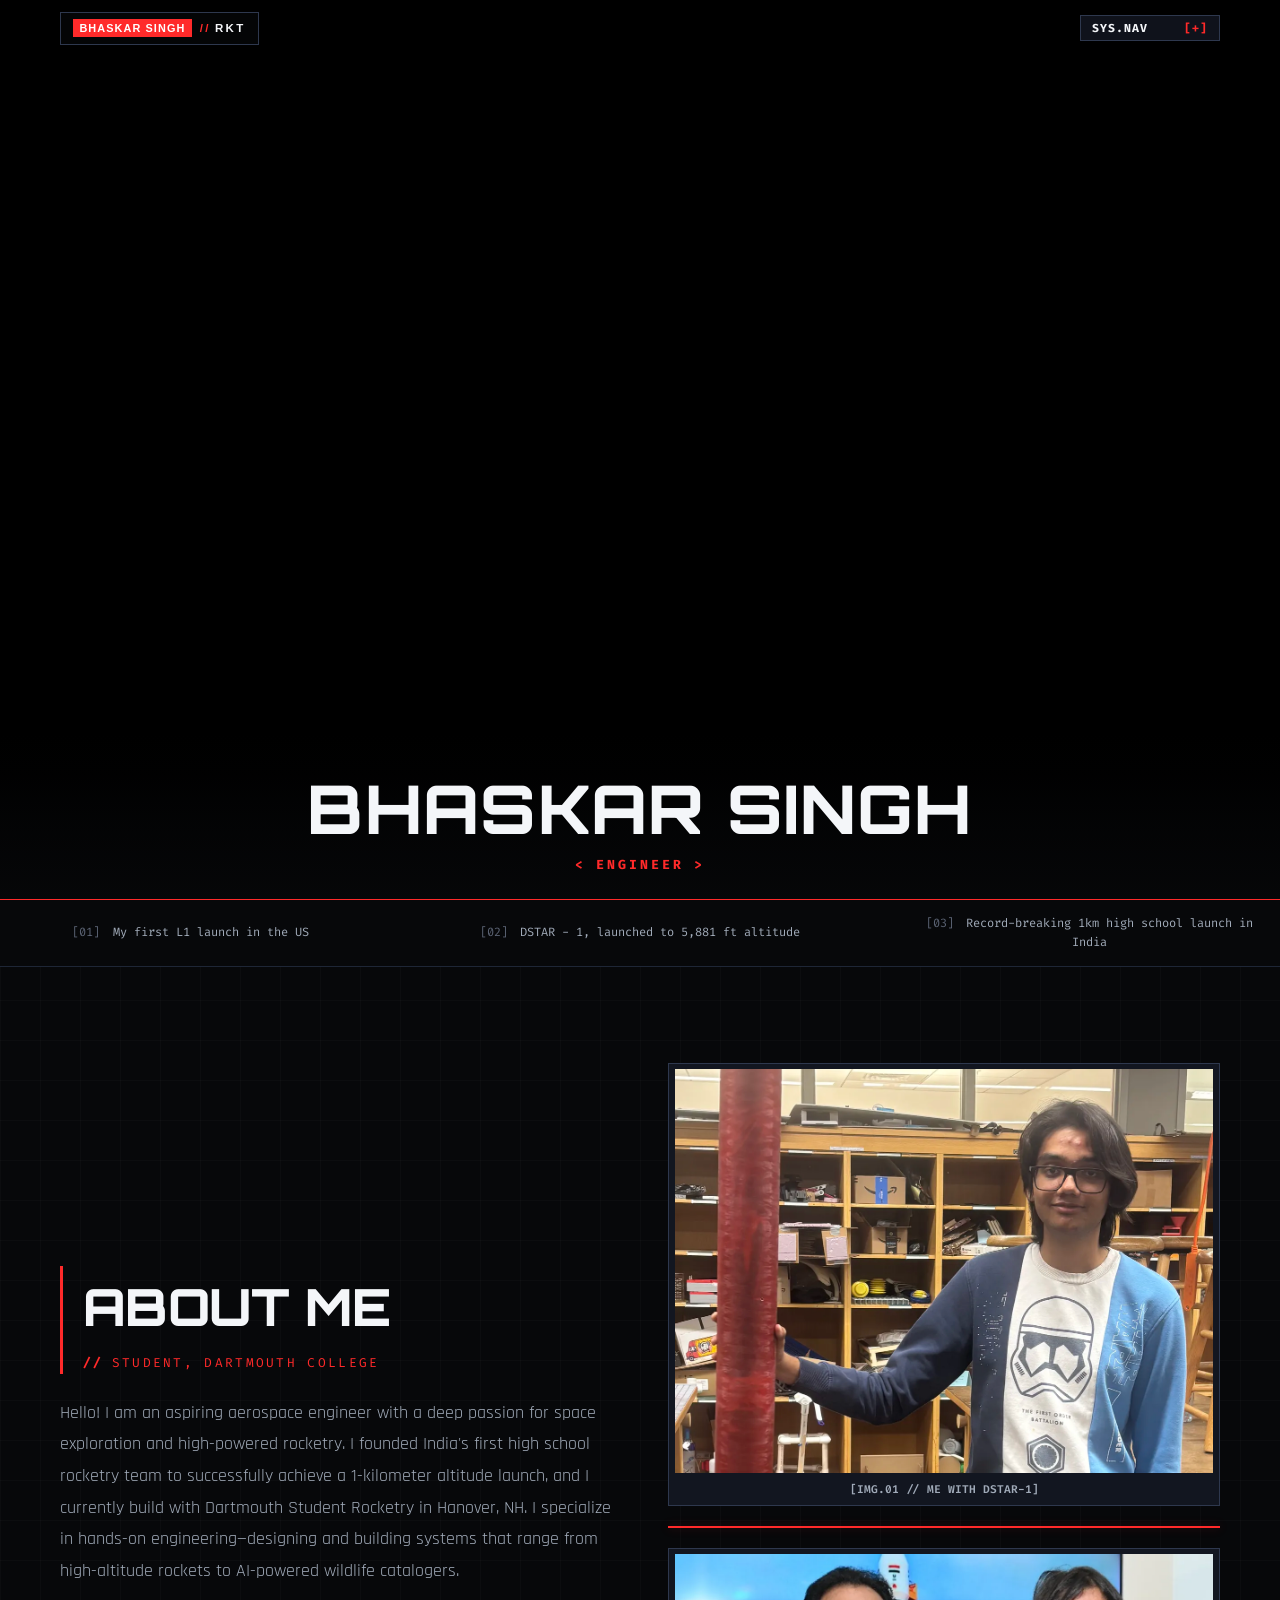
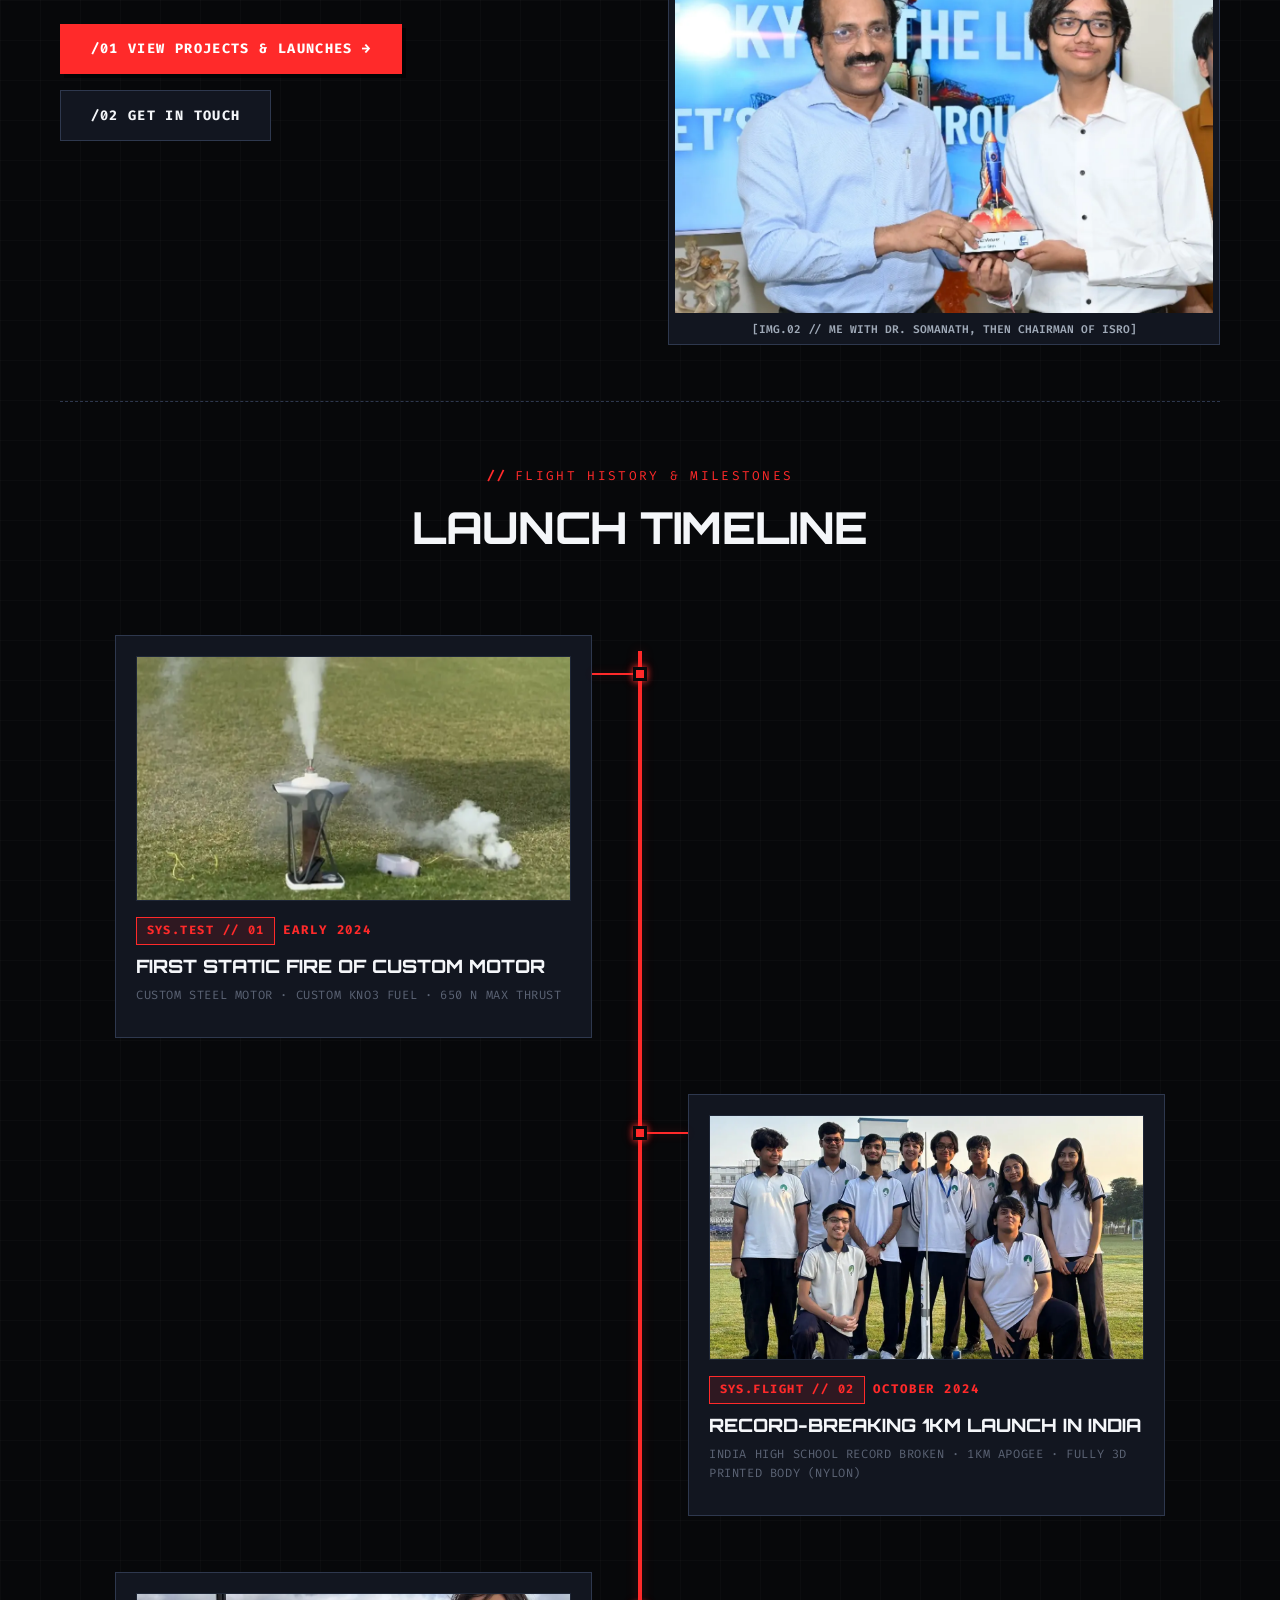
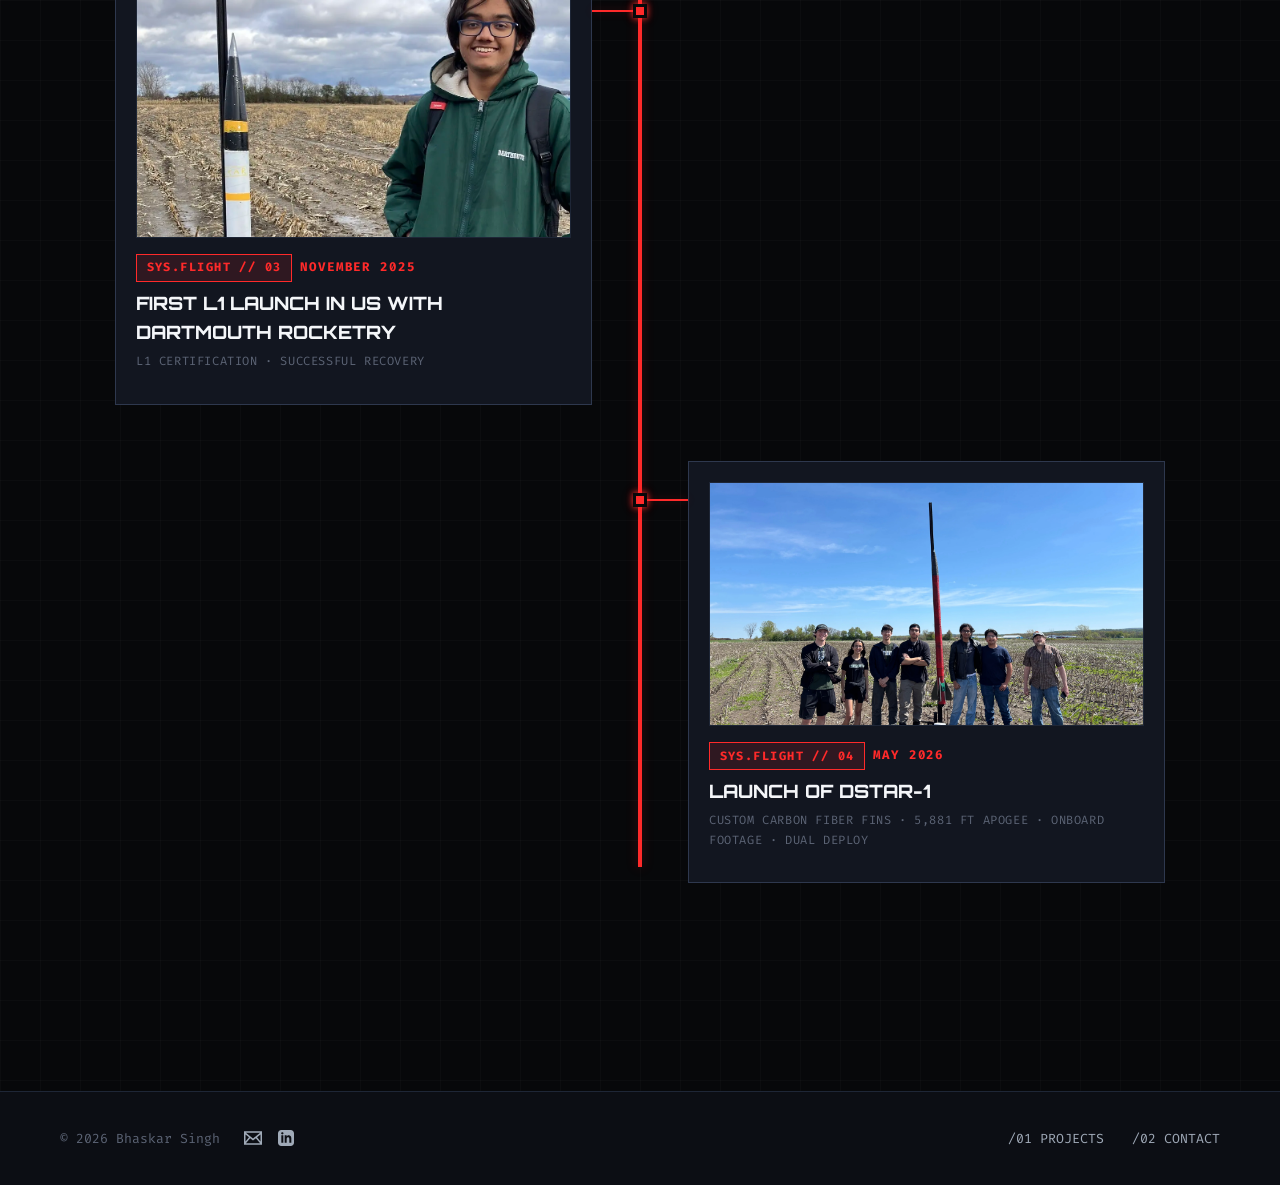
==== commit 3e97bfd4: "first official version of the website, with a new design and updated content." ====
--- a/index.html
+++ b/index.html
@@ -13,7 +13,7 @@
   <meta property="og:type" content="website">
 
   <link rel="icon" href="/favicon.ico">
-  <link rel="stylesheet" href="/css/style.css">
+  <link rel="stylesheet" href="/css/style.css?v=2">
 </head>
 <body>
 
@@ -85,12 +85,9 @@
       </div>
 
       <svg class="hero-slash-svg" viewBox="0 0 100 100" preserveAspectRatio="none" style="position: absolute; top:0; left:0; width:100%; height:100%; z-index:5; pointer-events:none;">
-
-        <line x1="33.33" y1="0" x2="25" y2="100" stroke="#ff2a2a" stroke-width="2.5" vector-effect="non-scaling-stroke" style="filter: drop-shadow(0px 0px 8px rgba(255, 42, 42, 0.8));" />
-
-        <line x1="66.67" y1="0" x2="75" y2="100" stroke="#ff2a2a" stroke-width="2.5" vector-effect="non-scaling-stroke" style="filter: drop-shadow(0px 0px 8px rgba(255, 42, 42, 0.8));" />
+        <line x1="33.33" y1="0" x2="25" y2="100" stroke="#000000" stroke-width="1.5" vector-effect="non-scaling-stroke" />
+        <line x1="66.67" y1="0" x2="75" y2="100" stroke="#000000" stroke-width="1.5" vector-effect="non-scaling-stroke" />
       </svg>
-
     </div>
 
     <div class="hero-overlay">
--- a/css/style.css
+++ b/css/style.css
@@ -743,15 +743,33 @@
 }
 .project-modal-content {
   position: relative;
-  width: 95vw;
-  max-width: 1200px;
-  max-height: 92vh;
+  width: 90vw;
+  max-width: 900px;
+  max-height: 88vh;
   overflow-y: auto;
   background: var(--surface);
   border: 1px solid var(--border-strong);
   box-shadow: 0 20px 50px rgba(0, 0, 0, 0.95);
-  padding: 2.5rem;
+  padding: 2rem;
   z-index: 1010;
+}
+.modal-small-close {
+  position: absolute;
+  top: 1rem;
+  right: 1rem;
+  background: transparent;
+  color: var(--accent);
+  border: none;
+  font-size: 1.5rem;
+  font-weight: bold;
+  cursor: pointer;
+  padding: 0;
+  line-height: 1;
+  transition: color 0.2s;
+  z-index: 1020;
+}
+.modal-small-close:hover {
+  color: #ff5555;
 }
 .project-media-collage {
   display: grid;
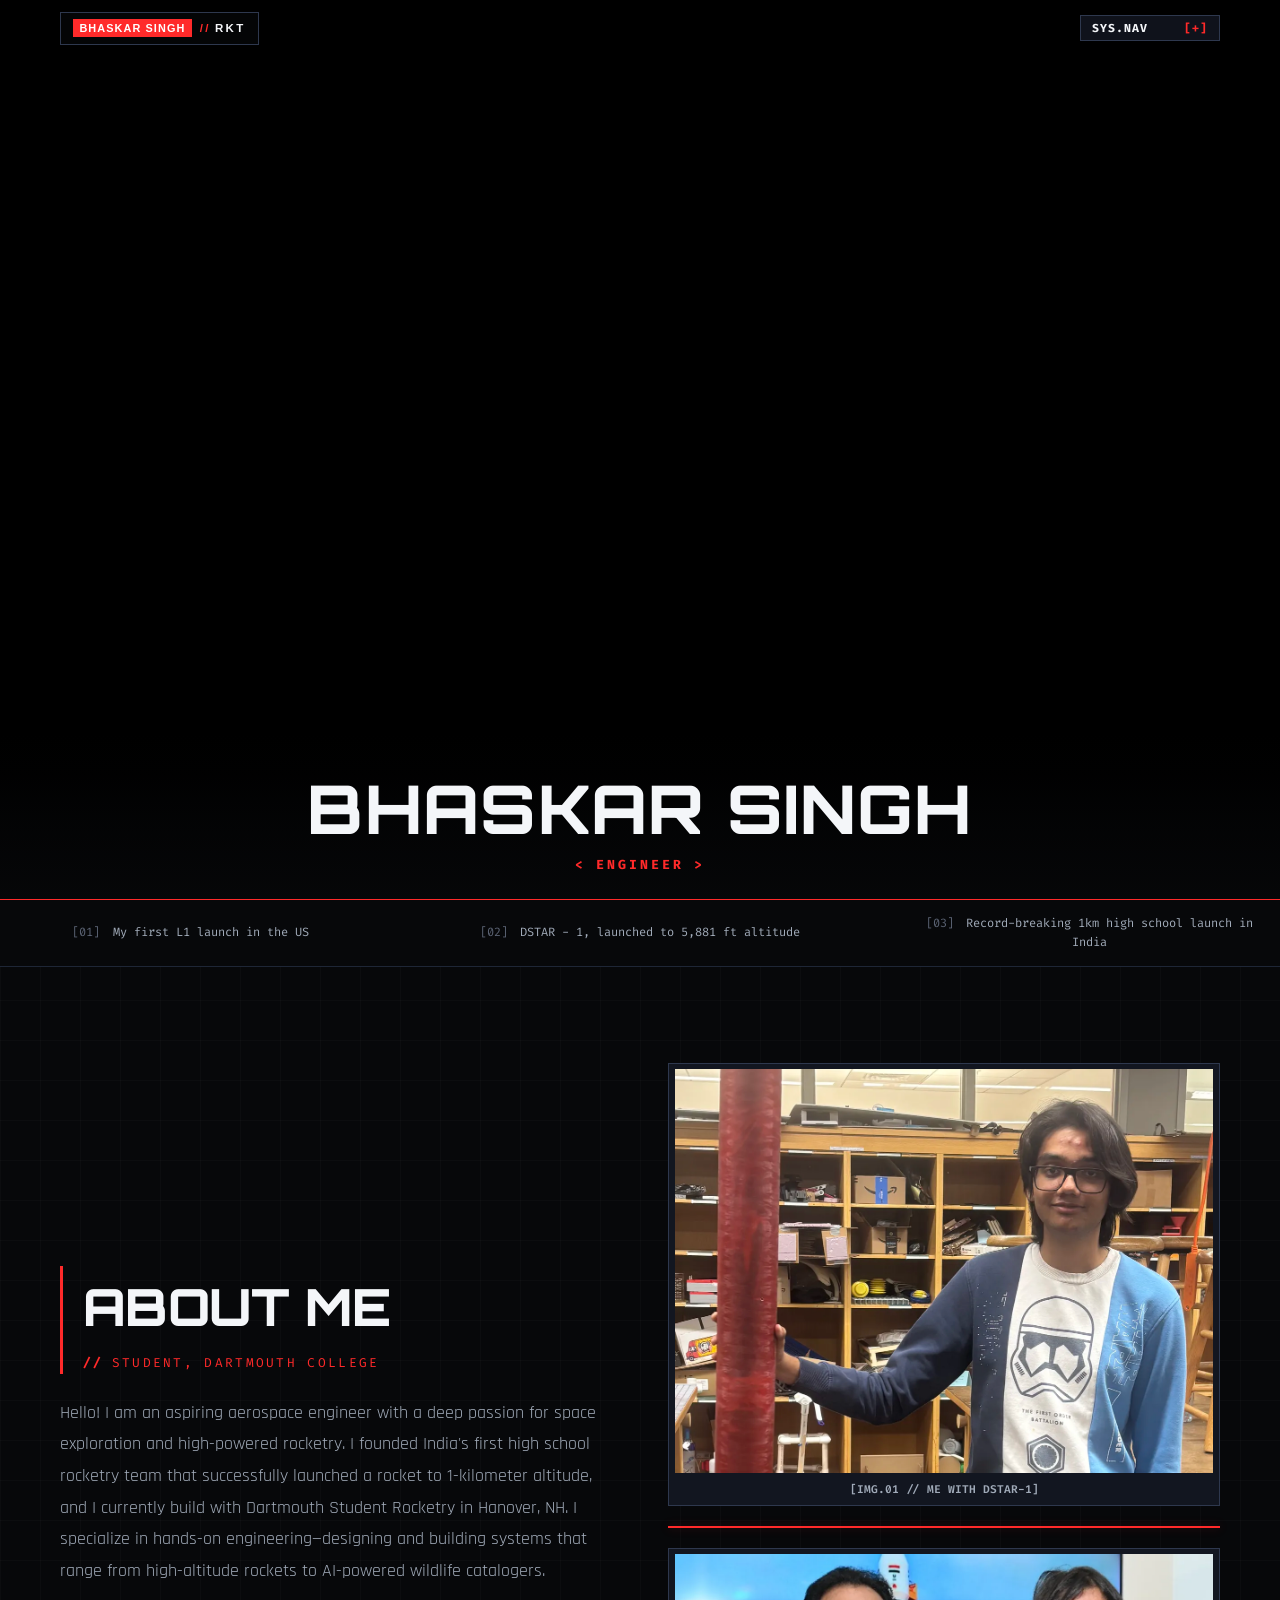
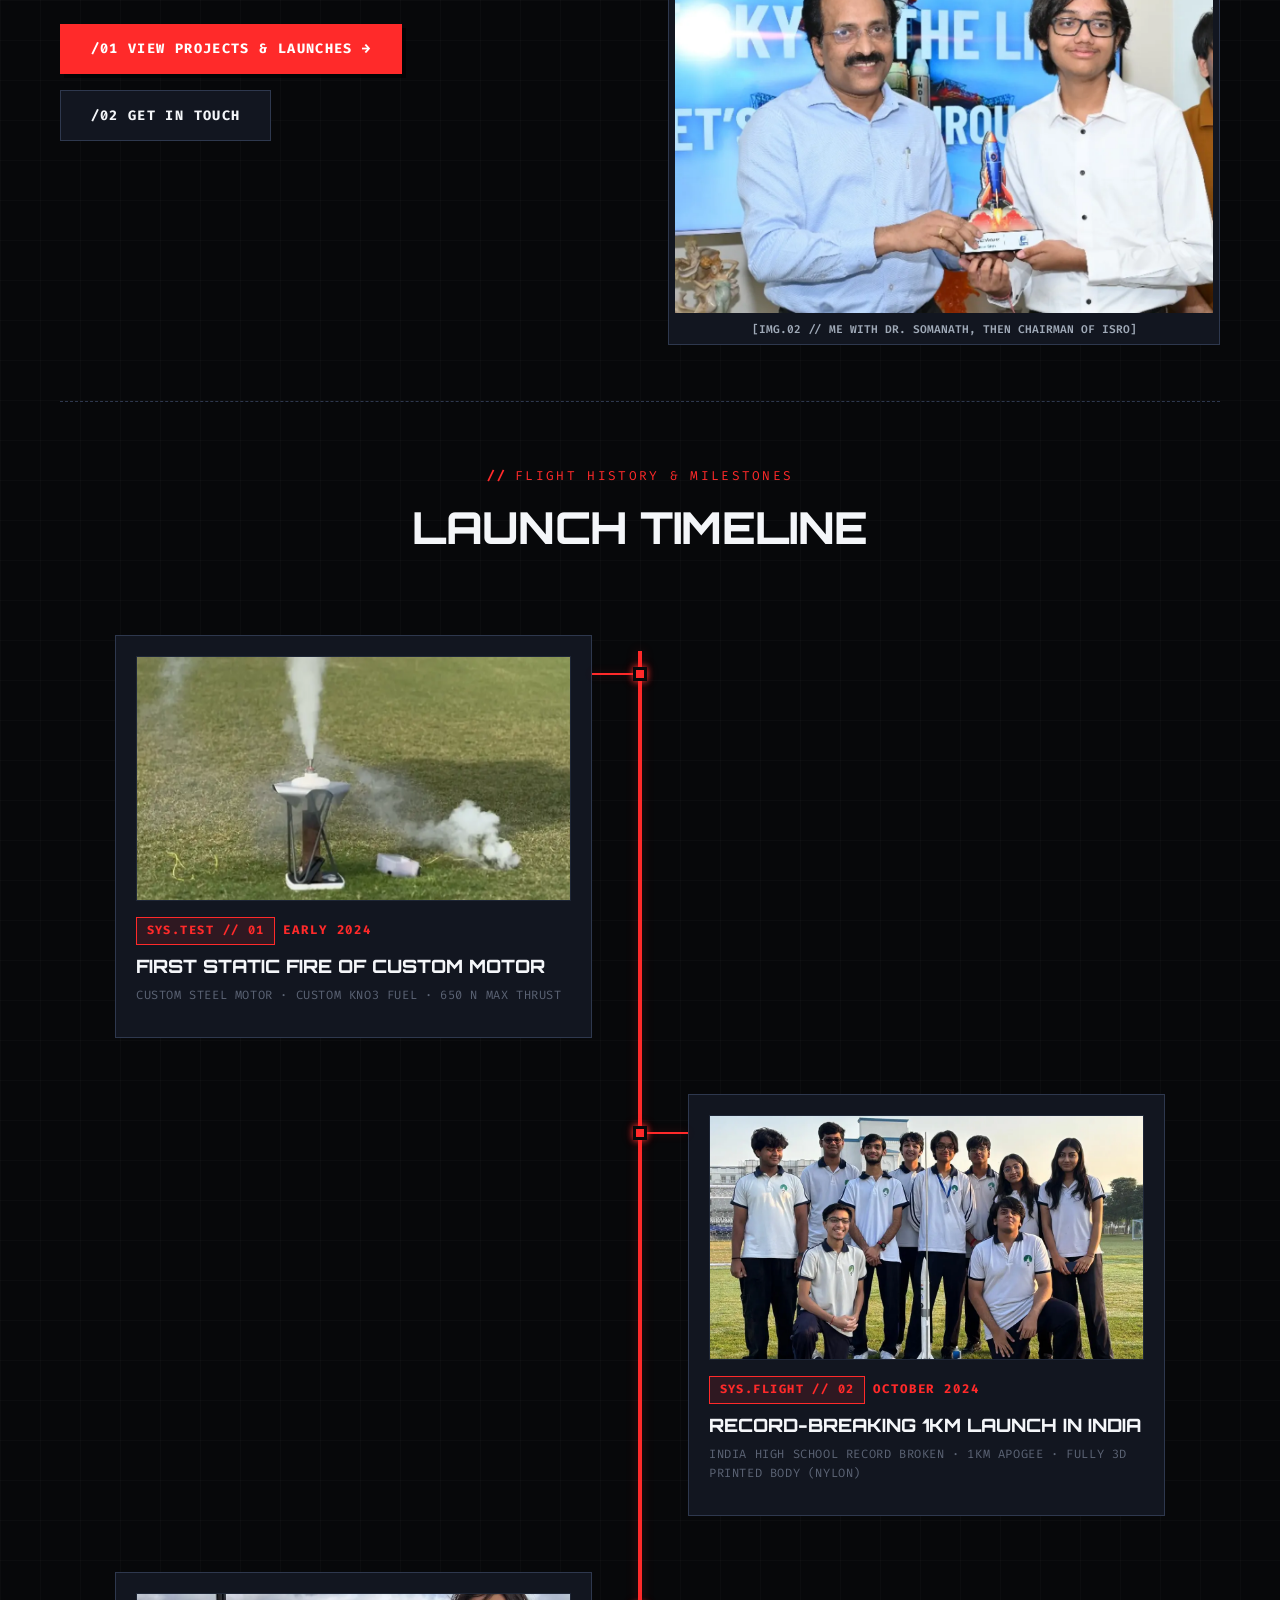
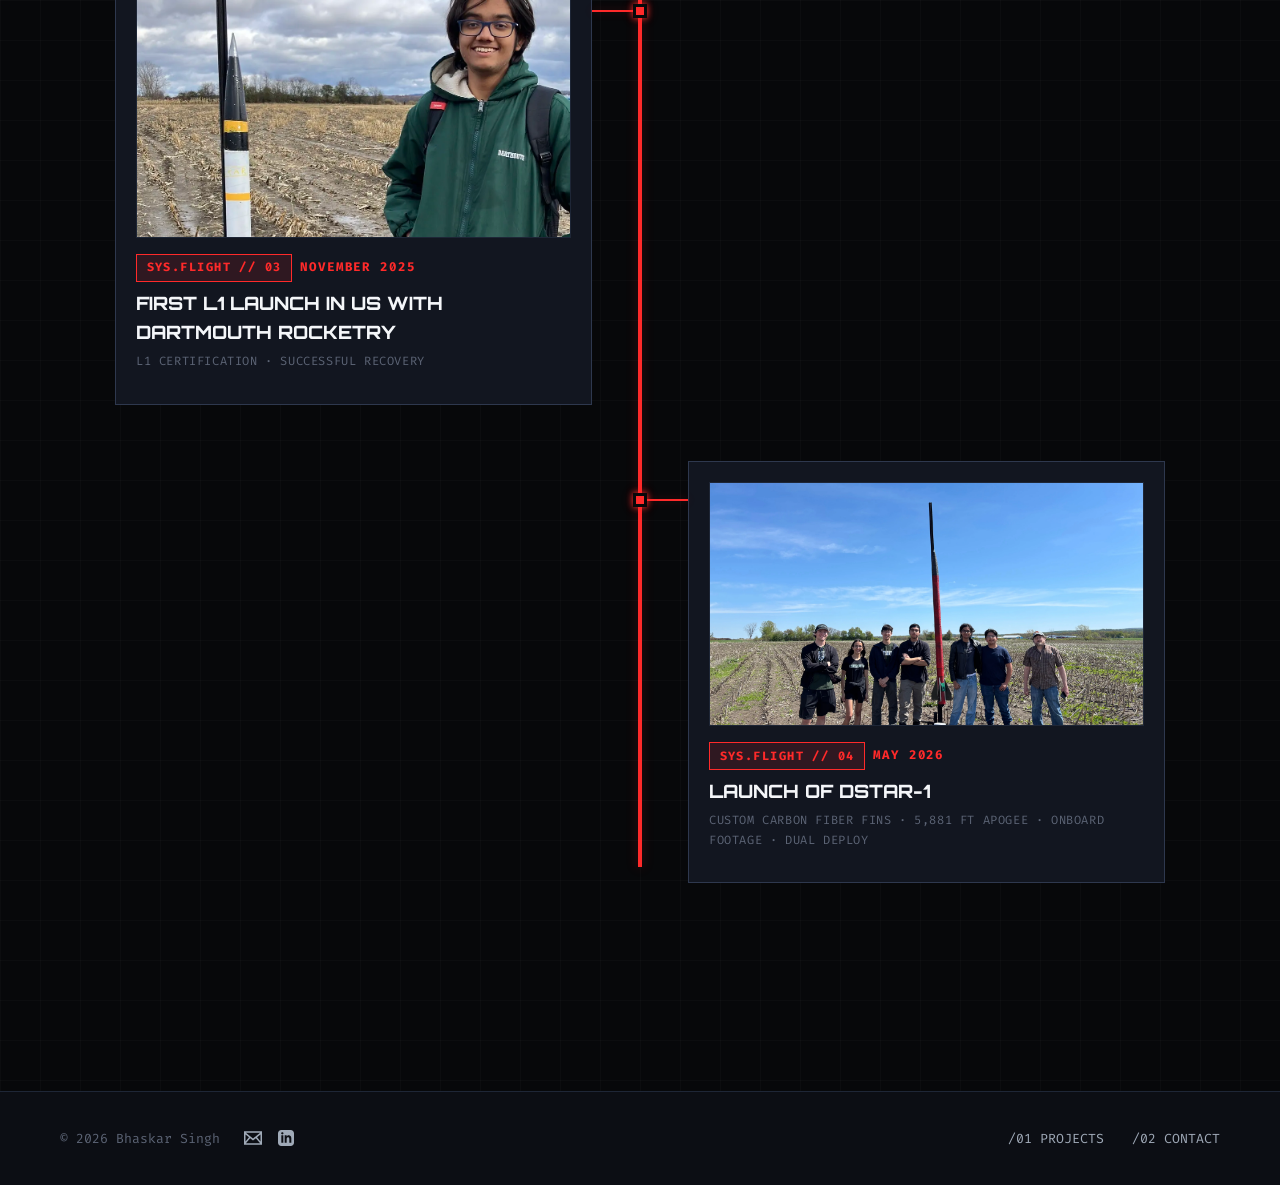
==== commit 6786027d: "gramamtical change" ====
--- a/index.html
+++ b/index.html
@@ -3,11 +3,11 @@
 <head>
   <meta charset="UTF-8">
   <meta name="viewport" content="width=device-width, initial-scale=1.0">
-  <title>Bhaskar Singh — Aerospace & Rocketry Engineering</title>
+  <title>Bhaskar Singh — Engineering Portfolio</title>
   <meta name="description" content="Bhaskar Singh: Aspiring aerospace engineer, founder of 1km altitude rocketry team in India, Dartmouth Student Rocketry member, and hardware innovator.">
 
-  <meta property="og:title" content="Bhaskar Singh — Aerospace Engineering & Rocketry">
-  <meta property="og:description" content="Rocketry launches, propulsion systems, hardware design, and engineering projects by Bhaskar Singh.">
+  <meta property="og:title" content="Bhaskar Singh — Engineering Portfolio">
+  <meta property="og:description" content="Rocket launches, hardware design, and engineering projects by Bhaskar Singh.">
   <meta property="og:image" content="https://bhaskar-singh.com/images/og-preview.jpg">
   <meta property="og:url" content="https://bhaskar-singh.com/">
   <meta property="og:type" content="website">
@@ -139,7 +139,7 @@
           </div>
 
           <p style="color: var(--text-muted); font-size: 1.1rem; line-height: 1.8; margin-bottom: 2.25rem;">
-            Hello! I am an aspiring aerospace engineer with a deep passion for space exploration and high-powered rocketry. I founded India's first high school rocketry team to successfully achieve a 1-kilometer altitude launch, and I currently build with Dartmouth Student Rocketry in Hanover, NH. I specialize in hands-on engineering—designing and building systems that range from high-altitude rockets to AI-powered wildlife catalogers.
+            Hello! I am an aspiring aerospace engineer with a deep passion for space exploration and high-powered rocketry. I founded India's first high school rocketry team that successfully launched a rocket to 1-kilometer altitude, and I currently build with Dartmouth Student Rocketry in Hanover, NH. I specialize in hands-on engineering—designing and building systems that range from high-altitude rockets to AI-powered wildlife catalogers.
           </p>
 
           <div style="display: flex; gap: 1rem; flex-wrap: wrap;">
